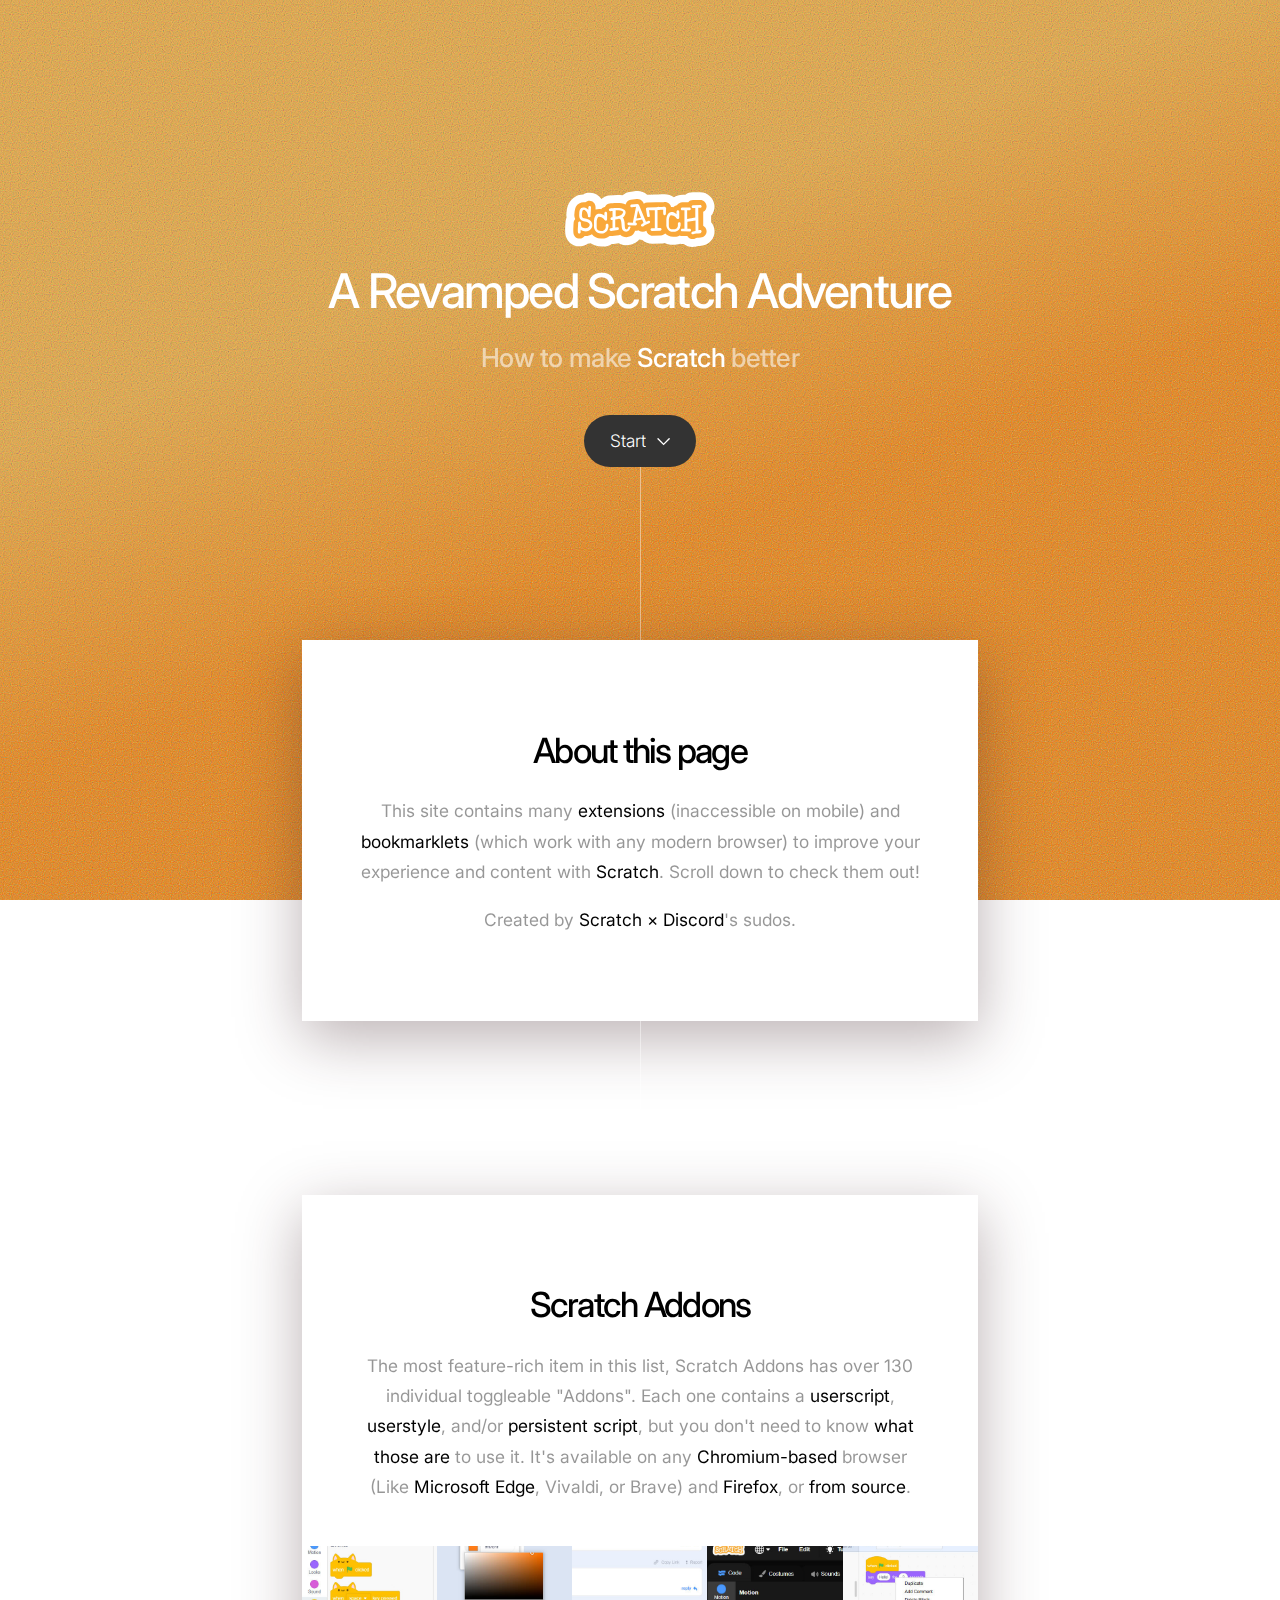
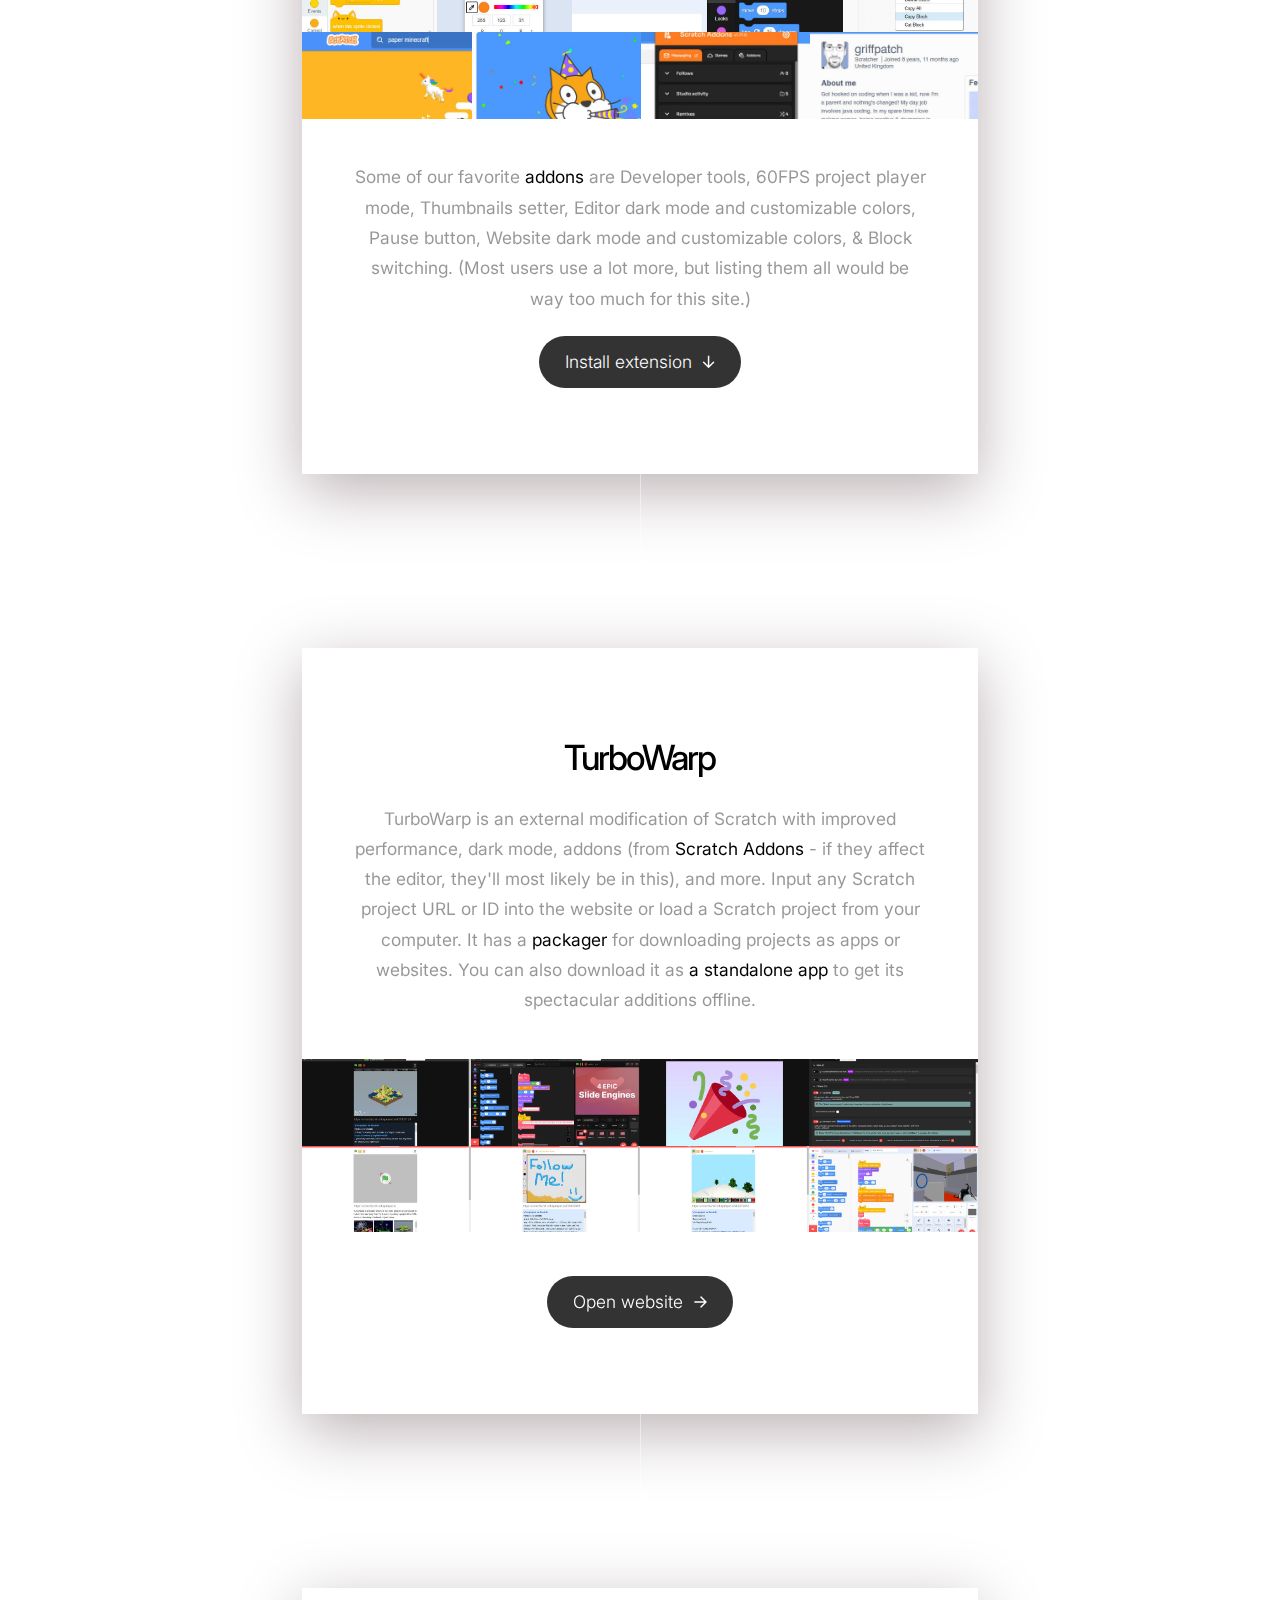
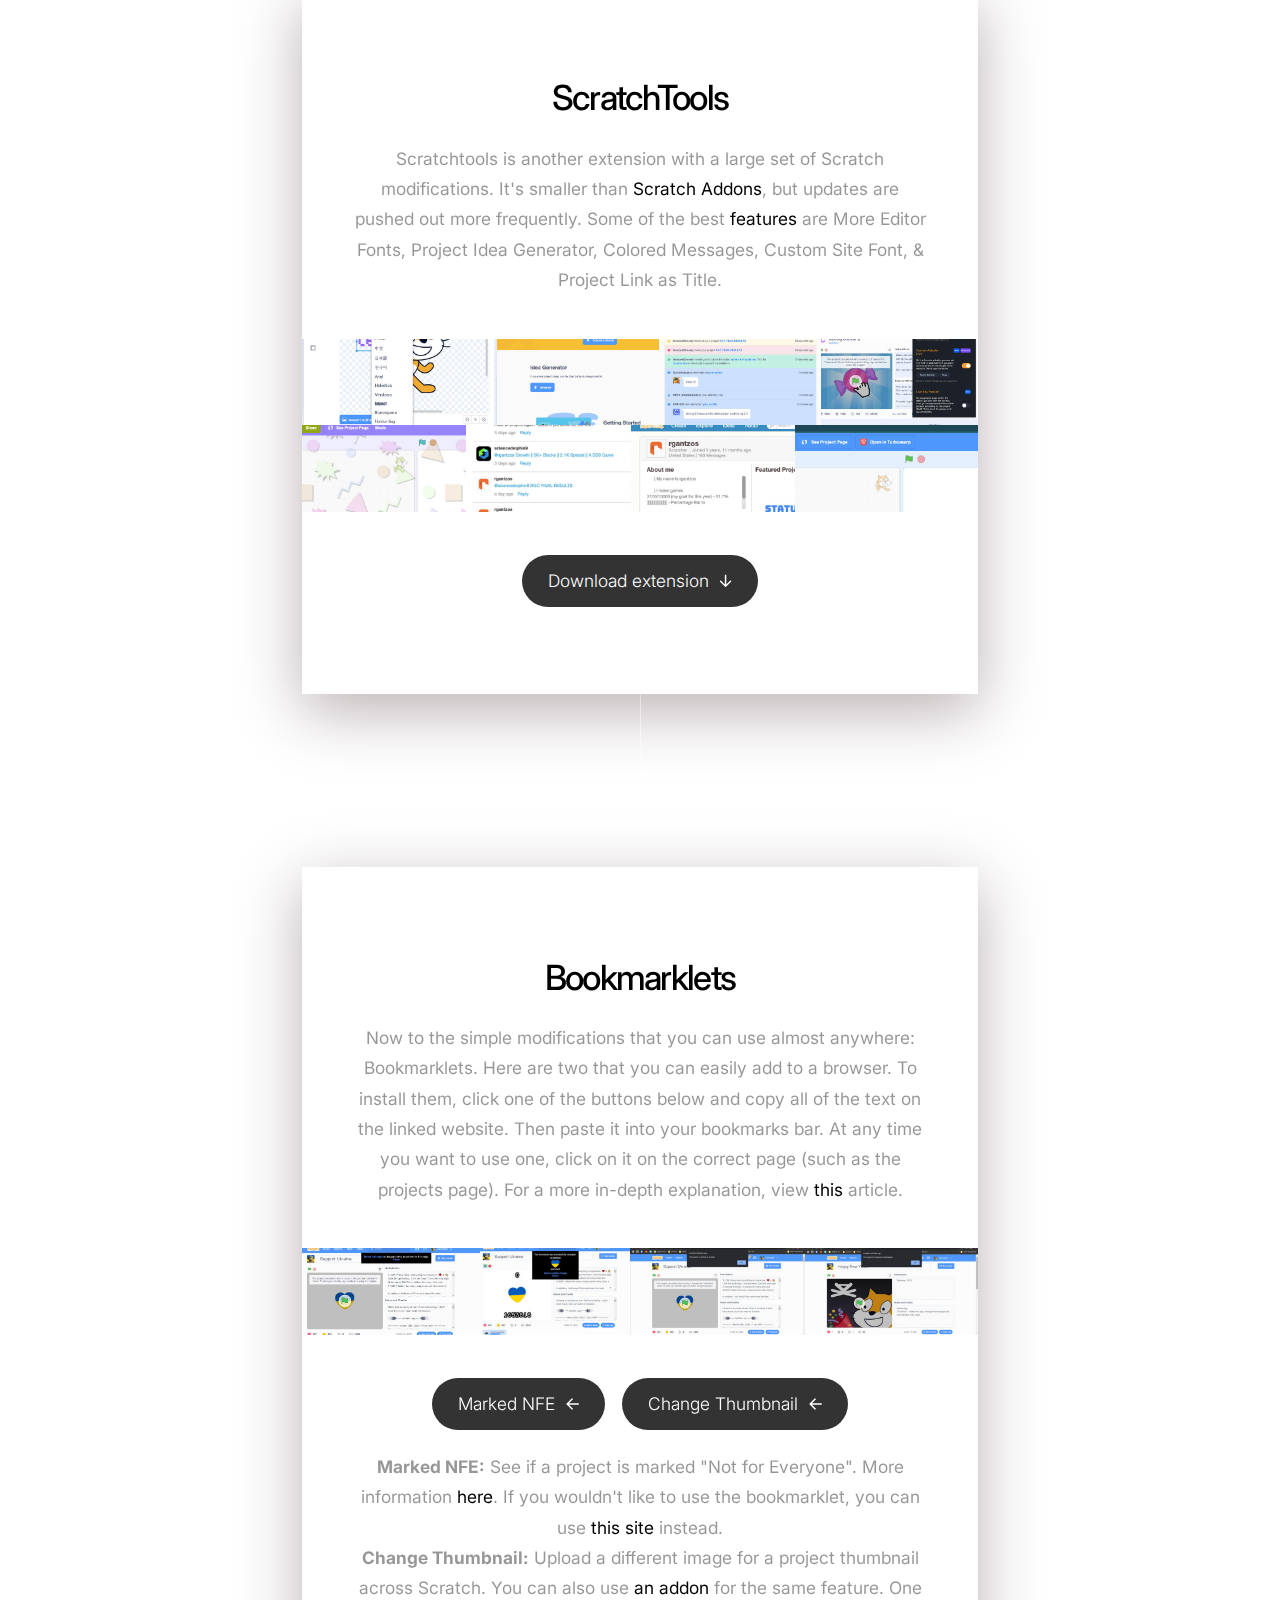
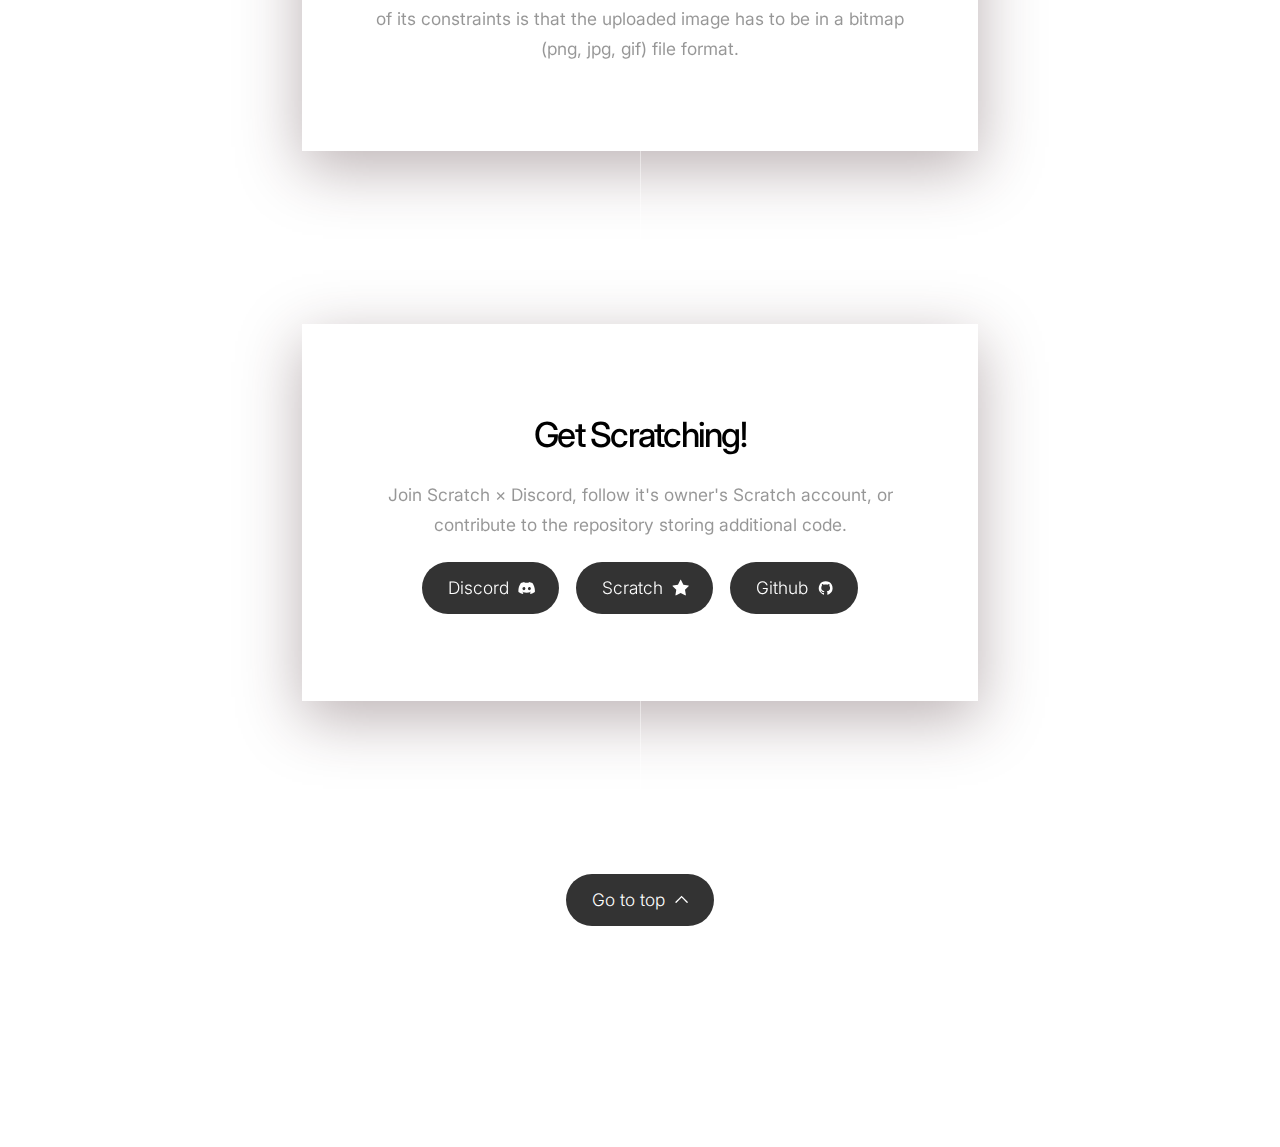
==== adventure/index.html @ 476577f9 "🆕 Include Revamped Scratch Adventure come on, you know you wanted to come!" ====
<!DOCTYPE HTML>
<html lang="en">
	<head>
		<title>Revamped Scratch Adventure</title>
		<meta charset="utf-8" />
		<meta name="viewport" content="width=device-width,initial-scale=1" />
		<meta name="color-scheme" content="light only" />
		<meta name="description" content="How to make Scratch better" />
		<meta property="og:site_name" content="Revamped Scratch Adventure" />
		<meta property="og:title" content="Revamped Scratch Adventure" />
		<meta property="og:type" content="website" />
		<meta property="og:description" content="How to make Scratch better" />
		<link href="https://fonts.googleapis.com/css2?display=swap&family=Inter:ital,wght@0,300;0,400;0,500;0,700;1,300;1,400;1,500;1,700" rel="stylesheet" type="text/css" />
		<link rel="stylesheet" href="assets/main.css" />
		<noscript><link rel="stylesheet" href="assets/noscript.css" /></noscript>
	</head>
	<body class="is-loading">
		<div id="wrapper">
			<div id="main">
				<div class="inner">
					<hr id="divider05" class="style3">
					<div id="container01" class="style1 container default">
						<div class="wrapper">
							<div class="inner">
								<div id="image04" class="image">
									<span class="frame"><img src="assets/images/image04.svg" alt="" /></span>
								</div>
								<h1 id="text01" class="style1">A Revamped Scratch Adventure</h1>
								<p id="text09" class="style2">How to make <a href="https://scratch.mit.edu/" target="_blank">Scratch</a> better</p>
							</div>
						</div>
					</div>
					<ul id="buttons04" class="style1 buttons">
						<li>
							<a href="#about" class="button n01"><svg><use xlink:href="assets/icons.svg#arrow-down-alt-light"></use></svg><span class="label">Start</span></a>
						</li>
					</ul>
					<hr id="divider02" class="style1">
					<div id="container03" data-scroll-id="about" data-scroll-behavior="center" data-scroll-offset="2" data-scroll-speed="" class="style2 container default">
						<div class="wrapper">
							<div class="inner">
								<h2 id="text06" class="style3">About this page</h2>
								<p id="text05" class="style4"><span class="p">This site contains many <a href="https://en.wikipedia.org/wiki/Browser_extension" target="_blank">extensions</a> (inaccessible on mobile) and <a href="https://en.wikipedia.org/wiki/Bookmarklet" target="_blank">bookmarklets</a> (which work with any modern browser) to improve your experience and content with <a href="https://scratch.mit.edu/users/-Xanimation-" target="_blank">Scratch</a>. Scroll down to check them out!</span><span class="p">Created by <a href="https://scratch.xan.lol">Scratch × Discord</a>&#39;s sudos.</span></p>
							</div>
						</div>
					</div>
					<hr id="divider01" class="style1">
					<div id="container06" data-scroll-id="scratch-addons" data-scroll-behavior="default" data-scroll-offset="-2" data-scroll-speed="" class="style2 container default">
						<div class="wrapper">
							<div class="inner">
								<h2 id="text11" class="style3">Scratch Addons</h2>
								<p id="text14" class="style4">The most feature-rich item in this list, Scratch Addons has over 130 individual toggleable &quot;Addons&quot;. Each one contains a <a href="https://github.com/ScratchAddons/ScratchAddons/wiki/Addon-basics#whats-a-userscript" target="_blank">userscript</a>, <a href="https://github.com/ScratchAddons/ScratchAddons/wiki/Addon-basics#whats-a-userstyle" target="_blank">userstyle</a>, and/or <a href="https://github.com/ScratchAddons/ScratchAddons/wiki/Addon-basics#whats-a-persistent-script" target="_blank">persistent script</a>, but you don&#39;t need to know <a href="https://github.com/ScratchAddons/ScratchAddons/wiki/Addon-basics#whats-an-addon-really" target="_blank">what those are</a> to use it. It&#39;s available on any <a href="https://chrome.google.com/webstore/detail/scratch-addons/fbeffbjdlemaoicjdapfpikkikjoneco" target="_blank">Chromium-based</a> browser (Like <a href="https://microsoftedge.microsoft.com/addons/detail/scratch-addons/iliepgjnemckemgnledoipfiilhajdjj" target="_blank">Microsoft Edge</a>, Vivaldi, or Brave) and <a href="https://addons.mozilla.org/en-US/firefox/addon/scratch-messaging-extension/" target="_blank">Firefox</a>, or <a href="https://scratchaddons.com/docs/getting-started/installing/" target="_blank">from source</a>.</p>
								<div id="gallery01" class="style1 gallery full">
									<div class="inner">
										<ul>
											<li>
												<a href="assets/images/gallery01/d1e652d7_original.jpg" class="thumbnail n01"><span class="frame"><img  src="assets/images/gallery01/d1e652d7.jpg" alt="Untitled" /></span></a>
											</li><li>
												<a href="assets/images/gallery01/5e2eeba8_original.jpg" class="thumbnail n02"><span class="frame"><img  src="assets/images/gallery01/5e2eeba8.jpg" alt="Untitled" /></span></a>
											</li><li>
												<a href="assets/images/gallery01/12e231c4_original.jpg" class="thumbnail n03"><span class="frame"><img  src="assets/images/gallery01/12e231c4.jpg" alt="Untitled" /></span></a>
											</li><li>
												<a href="assets/images/gallery01/5805ac1b_original.jpg" class="thumbnail n04"><span class="frame"><img  src="assets/images/gallery01/5805ac1b.jpg" alt="Untitled" /></span></a>
											</li><li>
												<a href="assets/images/gallery01/e522a4c5_original.jpg" class="thumbnail n05"><span class="frame"><img  src="assets/images/gallery01/e522a4c5.jpg" alt="Untitled" /></span></a>
											</li><li>
												<a href="assets/images/gallery01/4e8344db_original.jpg" class="thumbnail n06"><span class="frame"><img  src="assets/images/gallery01/4e8344db.jpg" alt="Untitled" /></span></a>
											</li><li>
												<a href="assets/images/gallery01/07b86aab_original.jpg" class="thumbnail n07"><span class="frame"><img  src="assets/images/gallery01/07b86aab.jpg" alt="Untitled" /></span></a>
											</li><li>
												<a href="assets/images/gallery01/067c1060_original.jpg" class="thumbnail n08"><span class="frame"><img  src="assets/images/gallery01/067c1060.jpg" alt="Untitled" /></span></a>
											</li><li>
												<a href="assets/images/gallery01/e7b521b8_original.jpg" class="thumbnail n09"><span class="frame"><img  src="assets/images/gallery01/e7b521b8.jpg" alt="Untitled" /></span></a>
											</li>
										</ul>
									</div>
								</div>
								<p id="text13" class="style4">Some of our favorite <a href="https://scratchaddons.com/addons/" target="_blank">addons</a> are Developer tools, 60FPS project player mode, Thumbnails setter, Editor dark mode and customizable colors, Pause button, Website dark mode and customizable colors, &amp; Block switching. (Most users use a lot more, but listing them all would be way too much for this site.)</p>
								<ul id="buttons05" class="style1 buttons">
									<li>
										<a href="https://scratchaddons.com/" target="_blank" class="button n01"><svg><use xlink:href="assets/icons.svg#arrow-down-light"></use></svg><span class="label">Install extension</span></a>
									</li>
								</ul>
							</div>
						</div>
					</div>
					<hr id="divider03" class="style1">
					<div id="container08" data-scroll-id="turbowarp" data-scroll-behavior="default" data-scroll-offset="-2" data-scroll-speed="" class="style2 container default">
						<div class="wrapper">
							<div class="inner">
								<h2 id="text16" class="style3">TurboWarp</h2>
								<p id="text17" class="style4">TurboWarp is an external modification of Scratch with improved performance, dark mode, addons (from <a href="#scratch-addons">Scratch Addons</a> - if they affect the editor, they&#39;ll most likely be in this), and more. Input any Scratch project URL or ID into the website or load a Scratch project from your computer. It has a <a href="https://packager.turbowarp.org/" target="_blank">packager</a> for downloading projects as apps or websites. You can also download it as <a href="https://desktop.turbowarp.org/" target="_blank">a standalone app</a> to get its spectacular additions offline.</p>
								<div id="gallery04" class="style1 gallery full">
									<div class="inner">
										<ul>
											<li>
												<a href="assets/images/gallery04/dc958751_original.jpg" class="thumbnail n01"><span class="frame"><img  src="assets/images/gallery04/dc958751.jpg" alt="Untitled" /></span></a>
											</li><li>
												<a href="assets/images/gallery04/ca14df1f_original.jpg" class="thumbnail n02"><span class="frame"><img  src="assets/images/gallery04/ca14df1f.jpg" alt="Untitled" /></span></a>
											</li><li>
												<a href="assets/images/gallery04/c2a4a1bc_original.jpg" class="thumbnail n03"><span class="frame"><img  src="assets/images/gallery04/c2a4a1bc.jpg" alt="Untitled" /></span></a>
											</li><li>
												<a href="assets/images/gallery04/408d3f0d_original.jpg" class="thumbnail n04"><span class="frame"><img  src="assets/images/gallery04/408d3f0d.jpg" alt="Untitled" /></span></a>
											</li><li>
												<a href="assets/images/gallery04/b52c1123_original.jpg" class="thumbnail n05"><span class="frame"><img  src="assets/images/gallery04/b52c1123.jpg" alt="Untitled" /></span></a>
											</li><li>
												<a href="assets/images/gallery04/c0b70c2f_original.jpg" class="thumbnail n06"><span class="frame"><img  src="assets/images/gallery04/c0b70c2f.jpg" alt="Untitled" /></span></a>
											</li><li>
												<a href="assets/images/gallery04/32960220_original.jpg" class="thumbnail n07"><span class="frame"><img  src="assets/images/gallery04/32960220.jpg" alt="Untitled" /></span></a>
											</li><li>
												<a href="assets/images/gallery04/8d7ea476_original.jpg" class="thumbnail n08"><span class="frame"><img  src="assets/images/gallery04/8d7ea476.jpg" alt="Untitled" /></span></a>
											</li>
										</ul>
									</div>
								</div>
								<ul id="buttons07" class="style1 buttons">
									<li>
										<a href="https://turbowarp.org/" target="_blank" class="button n01"><svg><use xlink:href="assets/icons.svg#arrow-right-light"></use></svg><span class="label">Open website</span></a>
									</li>
								</ul>
							</div>
						</div>
					</div>
					<hr id="divider08" class="style1">
					<div id="container07" data-scroll-id="scratchtools" data-scroll-behavior="default" data-scroll-offset="-2" data-scroll-speed="" class="style2 container default">
						<div class="wrapper">
							<div class="inner">
								<h2 id="text02" class="style3">ScratchTools</h2>
								<p id="text12" class="style4">Scratchtools is another extension with a large set of Scratch modifications. It&#39;s smaller than <a href="#scratchaddons">Scratch Addons</a>, but updates are pushed out more frequently. Some of the best <a href="https://scratchtools.app/features/" target="_blank">features</a> are More Editor Fonts, Project Idea Generator, Colored Messages, Custom Site Font, &amp; Project Link as Title.</p>
								<div id="gallery03" class="style1 gallery full">
									<div class="inner">
										<ul>
											<li>
												<a href="assets/images/gallery03/269ea6a7_original.jpg" class="thumbnail n01"><span class="frame"><img  src="assets/images/gallery03/269ea6a7.jpg" alt="Untitled" /></span></a>
											</li><li>
												<a href="assets/images/gallery03/f2e19225_original.jpg" class="thumbnail n02"><span class="frame"><img  src="assets/images/gallery03/f2e19225.jpg" alt="Untitled" /></span></a>
											</li><li>
												<a href="assets/images/gallery03/4f449715_original.jpg" class="thumbnail n03"><span class="frame"><img  src="assets/images/gallery03/4f449715.jpg" alt="Untitled" /></span></a>
											</li><li>
												<a href="assets/images/gallery03/e72fc4de_original.jpg" class="thumbnail n04"><span class="frame"><img  src="assets/images/gallery03/e72fc4de.jpg" alt="Untitled" /></span></a>
											</li><li>
												<a href="assets/images/gallery03/6d8f2dae_original.jpg" class="thumbnail n05"><span class="frame"><img  src="assets/images/gallery03/6d8f2dae.jpg" alt="Untitled" /></span></a>
											</li><li>
												<a href="assets/images/gallery03/ac295faf_original.jpg" class="thumbnail n06"><span class="frame"><img  src="assets/images/gallery03/ac295faf.jpg" alt="Untitled" /></span></a>
											</li><li>
												<a href="assets/images/gallery03/fc1fd011_original.jpg" class="thumbnail n07"><span class="frame"><img  src="assets/images/gallery03/fc1fd011.jpg" alt="Untitled" /></span></a>
											</li><li>
												<a href="assets/images/gallery03/d0e05a55_original.jpg" class="thumbnail n08"><span class="frame"><img  src="assets/images/gallery03/d0e05a55.jpg" alt="Untitled" /></span></a>
											</li>
										</ul>
									</div>
								</div>
								<ul id="buttons02" class="style1 buttons">
									<li>
										<a href="https://scratchtools.app/" target="_blank" class="button n01"><svg><use xlink:href="assets/icons.svg#arrow-down-light"></use></svg><span class="label">Download extension</span></a>
									</li>
								</ul>
							</div>
						</div>
					</div>
					<hr id="divider07" class="style1">
					<div id="container02" data-scroll-id="bookmarklets" data-scroll-behavior="default" data-scroll-offset="0" data-scroll-speed="" class="style2 container default">
						<div class="wrapper">
							<div class="inner">
								<h2 id="text03" class="style3">Bookmarklets</h2>
								<p id="text15" class="style4">Now to the simple modifications that you can use almost anywhere: Bookmarklets. Here are two that you can easily add to a browser. To install them, click one of the buttons below and copy all of the text on the linked website. Then paste it into your bookmarks bar. At any time you want to use one, click on it on the correct page (such as the projects page). For a more in-depth explanation, view <a href="https://www.howtogeek.com/189358/beginner-geek-how-to-use-bookmarklets-on-any-device/#:~:text=How%20to%20Use%20a%20Bookmarklet" target="_blank">this</a> article.</p>
								<div id="gallery02" class="style1 gallery full">
									<div class="inner">
										<ul>
											<li>
												<a href="assets/images/gallery02/6abab442_original.jpg" class="thumbnail n01"><span class="frame"><img  src="assets/images/gallery02/6abab442.jpg" alt="Untitled" /></span></a>
											</li><li>
												<a href="assets/images/gallery02/450380f0_original.jpg" class="thumbnail n02"><span class="frame"><img  src="assets/images/gallery02/450380f0.jpg" alt="Untitled" /></span></a>
											</li><li>
												<a href="assets/images/gallery02/d2d1062e_original.jpg" class="thumbnail n03"><span class="frame"><img  src="assets/images/gallery02/d2d1062e.jpg" alt="Untitled" /></span></a>
											</li><li>
												<a href="assets/images/gallery02/11d6b087_original.jpg" class="thumbnail n04"><span class="frame"><img  src="assets/images/gallery02/11d6b087.jpg" alt="Untitled" /></span></a>
											</li>
										</ul>
									</div>
								</div>
								<ul id="buttons06" class="style1 buttons">
									<li>
										<a href="https://raw.githubusercontent.com/scratchxdiscord/scratchadv/main/bookmarklets/markedNFE.js" target="_blank" class="button n01"><svg><use xlink:href="assets/icons.svg#arrow-left-light"></use></svg><span class="label">Marked NFE</span></a>
									</li><li>
										<a href="https://raw.githubusercontent.com/scratchxdiscord/scratchadv/main/bookmarklets/animatedThumbnails.js" target="_blank" class="button n02"><svg><use xlink:href="assets/icons.svg#arrow-left-light"></use></svg><span class="label">Change Thumbnail</span></a>
									</li>
								</ul>
								<p id="text07" class="style4"><span class="p"><strong>Marked NFE:</strong> See if a project is marked &quot;Not for Everyone&quot;. More information <a href="https://en.scratch-wiki.info/wiki/Project_Review_Status#Not_For_Everyone" target="_blank">here</a>. If you wouldn&#39;t like to use the bookmarklet, you can use <a href="https://jeffalo.net/projects/nfe/" target="_blank">this site</a> instead.<br /><strong>Change Thumbnail:</strong> Upload a different image for a project thumbnail across Scratch. You can also use <a href="#scratch-addons">an addon</a> for the same feature. One of its constraints is that the uploaded image has to be in a bitmap (png, jpg, gif) file format.</span></p>
							</div>
						</div>
					</div>
					<hr id="divider06" class="style1">
					<div id="container04" class="style2 container default">
						<div class="wrapper">
							<div class="inner">
								<h2 id="text08" class="style3">Get Scratching!</h2>
								<p id="text04" class="style4">Join Scratch × Discord, follow it&#39;s owner&#39;s Scratch account, or contribute to the repository storing additional code.</p>
								<ul id="buttons03" class="style1 buttons">
									<li>
										<a href="https://scratch.xan.lol/" class="button n01"><svg><use xlink:href="assets/icons.svg#discord"></use></svg><span class="label">Discord</span></a>
									</li><li>
										<a href="https://scratch.mit.edu/users/-Xanimation-" target="_blank" class="button n02"><svg><use xlink:href="assets/icons.svg#star"></use></svg><span class="label">Scratch</span></a>
									</li><li>
										<a href="https://github.com/scratchxdiscord/scratchadv" class="button n03"><svg><use xlink:href="assets/icons.svg#github"></use></svg><span class="label">Github</span></a>
									</li>
								</ul>
							</div>
						</div>
					</div>
					<hr id="divider04" class="style1">
					<ul id="buttons01" class="style1 buttons">
						<li>
							<a href="javascript:_scrollToTop();" class="button n01"><svg><use xlink:href="assets/icons.svg#arrow-up-alt-light"></use></svg><span class="label">Go to top</span></a>
						</li>
					</ul>
					<div id="container05" class="style4 container default">
						<div class="wrapper">
							<div class="inner">
								<p id="text10" class="style5"><a href="https://scratch.xan.lol/" target="_blank">© Scratch × Discord</a> 2021 to present. All rights reserved. <a href="https://github.com/scratchxdiscord/scratchadv">Visit the GitHub repo</a>.</p>
							</div>
						</div>
					</div>
				</div>
			</div>
		</div>
		<script src="assets/main.js"></script>
	</body>
</html>
---- adventure/assets/main.css ----
html,body,div,span,applet,object,iframe,h1,h2,h3,h4,h5,h6,p,blockquote,pre,a,abbr,acronym,address,big,cite,code,del,dfn,em,img,ins,kbd,q,s,samp,small,strike,strong,sub,sup,tt,var,b,u,i,center,dl,dt,dd,ol,ul,li,fieldset,form,label,legend,table,caption,tbody,tfoot,thead,tr,th,td,article,aside,canvas,details,embed,figure,figcaption,footer,header,hgroup,menu,nav,output,ruby,section,summary,time,mark,audio,video{margin:0;padding:0;border:0;font-size:100%;font:inherit;vertical-align:baseline;}article,aside,details,figcaption,figure,footer,header,hgroup,menu,nav,section{display:block;}body{line-height:1;}ol,ul{list-style:none;}blockquote,q{quotes:none;}blockquote:before,blockquote:after,q:before,q:after{content:'';content:none;}table{border-collapse:collapse;border-spacing:0;}body{-webkit-text-size-adjust:none}mark{background-color:transparent;color:inherit}input::-moz-focus-inner{border:0;padding:0}input[type="text"],input[type="email"],select,textarea{-moz-appearance:none;-webkit-appearance:none;-ms-appearance:none;appearance:none}

*, *:before, *:after {
	box-sizing: border-box;
}

body {
	line-height: 1.0;
	min-height: var(--viewport-height);
	min-width: 320px;
	overflow-x: hidden;
	word-wrap: break-word;
}

body:before {
	content: '';
	display: block;
	background-attachment: scroll;
	height: var(--background-height);
	left: 0;
	pointer-events: none;
	position: fixed;
	top: 0;
	transform: scale(1);
	width: 100vw;
	z-index: 0;
	background-image: url('data:image/svg+xml;charset=utf8,%3Csvg%20viewBox%3D%220%200%20512%20512%22%20width%3D%22512%22%20height%3D%22512%22%20version%3D%221.1%22%20xmlns%3D%22http%3A%2F%2Fwww.w3.org%2F2000%2Fsvg%22%3E%20%3Cfilter%20id%3D%22noise%22%3E%20%3CfeTurbulence%20type%3D%22fractalNoise%22%20baseFrequency%3D%220.875%22%20result%3D%22noise%22%20%2F%3E%20%3CfeColorMatrix%20type%3D%22matrix%22%20values%3D%220.99609375%200%200%200%200%200%200.69921875%200%200%200%200%200%200.26953125%200%200%200%200%200%201%200%22%20%2F%3E%20%3C%2Ffilter%3E%20%3Crect%20filter%3D%22url%28%23noise%29%22%20x%3D%220%22%20y%3D%220%22%20width%3D%22512%22%20height%3D%22512%22%20fill%3D%22transparent%22%20opacity%3D%221%22%20%2F%3E%3C%2Fsvg%3E'), linear-gradient(160deg, #F9B148 33%, #FF7A00 57%), url('images/bg.svg');
	background-size: 512px, cover, 29rem;
	background-position: center, 0% 0%, top;
	background-repeat: repeat, repeat, repeat-y;
	background-color: #F9B148;
}

body:after {
	background-color: #0F0B05;
	content: '';
	display: block;
	height: 100%;
	left: 0;
	opacity: 0;
	pointer-events: none;
	position: fixed;
	top: 0;
	transform: scale(1);
	transition: opacity 1.5s ease-in-out 0.375s, visibility 1.5s 0.375s;
	visibility: hidden;
	width: 100%;
	z-index: 1;
}

body.is-loading:after {
	opacity: 1;
	visibility: visible;
}

:root {
	--background-height: 100vh;
	--site-language-alignment: left;
	--site-language-direction: ltr;
	--site-language-flex-alignment: flex-start;
	--site-language-indent-left: 1;
	--site-language-indent-right: 0;
	--viewport-height: 100vh;
}

html {
	font-size: 18pt;
}

u {
	text-decoration: underline;
}

strong {
	color: inherit;
	font-weight: bolder;
}

em {
	font-style: italic;
}

code {
	background-color: rgba(144,144,144,0.25);
	border-radius: 0.25em;
	font-family: 'Lucida Console', 'Courier New', monospace;
	font-size: 0.9em;
	font-weight: normal;
	letter-spacing: 0;
	margin: 0 0.25em;
	padding: 0.25em 0.5em;
	text-indent: 0;
}

mark {
	background-color: rgba(144,144,144,0.25);
}

spoiler-text {
	-webkit-text-stroke: 0;
	background-color: rgba(32,32,32,0.75);
	text-shadow: none;
	text-stroke: 0;
	color: transparent;
	cursor: pointer;
	transition: color 0.1s ease-in-out;
}

spoiler-text.active {
	color: #FFFFFF;
	cursor: text;
}

s {
	text-decoration: line-through;
}

sub {
	font-size: smaller;
	vertical-align: sub;
}

sup {
	font-size: smaller;
	vertical-align: super;
}

a {
	color: inherit;
	text-decoration: underline;
	transition: color 0.25s ease;
}

a[onclick]:not([href]) {
	cursor: pointer;
}

#wrapper {
	-webkit-overflow-scrolling: touch;
	align-items: center;
	display: flex;
	flex-direction: column;
	justify-content: center;
	min-height: var(--viewport-height);
	overflow: hidden;
	position: relative;
	z-index: 2;
}

#main {
	--alignment: center;
	--flex-alignment: center;
	--indent-left: 1;
	--indent-right: 1;
	--border-radius-tl: 0;
	--border-radius-tr: 0;
	--border-radius-br: 0;
	--border-radius-bl: 0;
	align-items: center;
	display: flex;
	flex-grow: 0;
	flex-shrink: 0;
	justify-content: center;
	max-width: 100%;
	position: relative;
	text-align: var(--alignment);
	z-index: 1;
	transition: opacity 1.5s ease 0s,filter 1.5s ease 0s;
}

#main > .inner {
	--padding-horizontal: 3rem;
	--padding-vertical: 5rem;
	--spacing: 0rem;
	--width: 45rem;
	border-radius: var(--border-radius-tl) var(--border-radius-tr) var(--border-radius-br) var(--border-radius-bl);
	max-width: 100%;
	position: relative;
	width: var(--width);
	z-index: 1;
	padding: var(--padding-vertical) var(--padding-horizontal);
}

#main > .inner > * {
	margin-top: var(--spacing);
	margin-bottom: var(--spacing);
}

#main > .inner > :first-child {
	margin-top: 0 !important;
}

#main > .inner > :last-child {
	margin-bottom: 0 !important;
}

#main > .inner > .full {
	margin-left: calc(var(--padding-horizontal) * -1);
	max-width: calc(100% + calc(var(--padding-horizontal) * 2) + 0.4725px);
	width: calc(100% + calc(var(--padding-horizontal) * 2) + 0.4725px);
}

#main > .inner > .full:first-child {
	border-top-left-radius: inherit;
	border-top-right-radius: inherit;
	margin-top: calc(var(--padding-vertical) * -1) !important;
}

#main > .inner > .full:last-child {
	border-bottom-left-radius: inherit;
	border-bottom-right-radius: inherit;
	margin-bottom: calc(var(--padding-vertical) * -1) !important;
}

#main > .inner > .full.screen {
	border-radius: 0 !important;
	max-width: 100vw;
	position: relative;
	width: 100vw;
	left: 50%;
	margin-left: -50vw;
	right: auto;
}

body.is-loading #main {
	filter: blur(0.28125rem);
	opacity: 0;
}

body.is-instant #main, body.is-instant #main > .inner > *,body.is-instant #main > .inner > section > *  {
	transition: none !important;
}

body.is-instant:after {
	display: none !important;
	transition: none !important;
}

.image {
	display: block;
	line-height: 0;
	max-width: 100%;
	position: relative;
}

.image .frame {
	-webkit-backface-visibility: hidden;
	-webkit-transform: translate3d(0, 0, 0);
	display: inline-block;
	max-width: 100%;
	overflow: hidden;
	vertical-align: top;
	width: 100%;
}

.image .frame img {
	border-radius: 0 !important;
	max-width: 100%;
	vertical-align: top;
	width: inherit;
}

.image.full .frame {
	display: block;
}

.image.full:first-child .frame {
	border-top-left-radius: inherit;
	border-top-right-radius: inherit;
}

.image.full:last-child .frame {
	border-bottom-left-radius: inherit;
	border-bottom-right-radius: inherit;
}

#image04 .frame {
	max-width: 100%;
	width: 150px;
	transition: none;
}

#image04 .frame img {
	transition: none;
}

h1, h2, h3, p {
	direction: var(--site-language-direction);
	position: relative;
}

h1 span.p, h2 span.p, h3 span.p, p span.p {
	display: block;
	position: relative;
}

h1 span[style], h2 span[style], h3 span[style], p span[style], h1 strong, h2 strong, h3 strong, p strong, h1 a, h2 a, h3 a, p a, h1 code, h2 code, h3 code, p code, h1 mark, h2 mark, h3 mark, p mark, h1 spoiler-text, h2 spoiler-text, h3 spoiler-text, p spoiler-text {
	-webkit-text-fill-color: currentcolor;
}

h1.style1:not(:first-child), h2.style1:not(:first-child), h3.style1:not(:first-child), p.style1:not(:first-child) {
	margin-top: 1rem !important;
}

h1.style1:not(:last-child), h2.style1:not(:last-child), h3.style1:not(:last-child), p.style1:not(:last-child) {
	margin-bottom: 1rem !important;
}

h1.style1, h2.style1, h3.style1, p.style1 {
	color: #FFFFFF;
	font-family: 'Inter', sans-serif;
	letter-spacing: -0.1rem;
	width: 100%;
	font-size: 2.75em;
	line-height: 1.125;
	font-weight: 500;
}

h1.style1 a, h2.style1 a, h3.style1 a, p.style1 a {
	text-decoration: underline;
}

h1.style1 a:hover, h2.style1 a:hover, h3.style1 a:hover, p.style1 a:hover {
	text-decoration: none;
}

h1.style1 span.p:nth-child(n + 2), h2.style1 span.p:nth-child(n + 2), h3.style1 span.p:nth-child(n + 2), p.style1 span.p:nth-child(n + 2) {
	margin-top: 1rem;
}

h1.style2, h2.style2, h3.style2, p.style2 {
	color: rgba(255,255,255,0.561);
	font-family: 'Inter', sans-serif;
	letter-spacing: -0.025rem;
	width: 100%;
	font-size: 1.5em;
	line-height: 1.75;
	font-weight: 500;
}

h1.style2 a, h2.style2 a, h3.style2 a, p.style2 a {
	color: #FFFFFF;
	text-decoration: none;
}

h1.style2 a:hover, h2.style2 a:hover, h3.style2 a:hover, p.style2 a:hover {
	color: #F1D0A7;
}

h1.style2 span.p:nth-child(n + 2), h2.style2 span.p:nth-child(n + 2), h3.style2 span.p:nth-child(n + 2), p.style2 span.p:nth-child(n + 2) {
	margin-top: 1rem;
}

h1.style3, h2.style3, h3.style3, p.style3 {
	color: #000000;
	font-family: 'Inter', sans-serif;
	letter-spacing: -0.1rem;
	width: 100%;
	font-size: 2em;
	line-height: 1.375;
	font-weight: 500;
}

h1.style3 a, h2.style3 a, h3.style3 a, p.style3 a {
	text-decoration: underline;
}

h1.style3 a:hover, h2.style3 a:hover, h3.style3 a:hover, p.style3 a:hover {
	text-decoration: none;
}

h1.style3 span.p:nth-child(n + 2), h2.style3 span.p:nth-child(n + 2), h3.style3 span.p:nth-child(n + 2), p.style3 span.p:nth-child(n + 2) {
	margin-top: 1rem;
}

h1.style4, h2.style4, h3.style4, p.style4 {
	color: rgba(0,0,0,0.412);
	font-family: 'Inter', sans-serif;
	font-size: 1em;
	line-height: 1.75;
	font-weight: 400;
}

h1.style4 a, h2.style4 a, h3.style4 a, p.style4 a {
	color: #000000;
	text-decoration: none;
}

h1.style4 a:hover, h2.style4 a:hover, h3.style4 a:hover, p.style4 a:hover {
	color: rgba(0,0,0,0.678);
}

h1.style4 span.p:nth-child(n + 2), h2.style4 span.p:nth-child(n + 2), h3.style4 span.p:nth-child(n + 2), p.style4 span.p:nth-child(n + 2) {
	margin-top: 1rem;
}

h1.style5, h2.style5, h3.style5, p.style5 {
	color: rgba(255,255,255,0.784);
	font-family: 'Inter', sans-serif;
	font-size: 1em;
	line-height: 1.75;
	font-weight: 400;
}

h1.style5 a, h2.style5 a, h3.style5 a, p.style5 a {
	text-decoration: underline;
}

h1.style5 a:hover, h2.style5 a:hover, h3.style5 a:hover, p.style5 a:hover {
	text-decoration: none;
}

h1.style5 span.p:nth-child(n + 2), h2.style5 span.p:nth-child(n + 2), h3.style5 span.p:nth-child(n + 2), p.style5 span.p:nth-child(n + 2) {
	margin-top: 1rem;
}

hr {
	align-items: center;
	border: 0;
	display: flex;
	justify-content: var(--flex-alignment);
	min-height: 1rem;
	padding: 0;
	position: relative;
	width: 100%;
}

hr:before {
	content: '';
}

hr.style3:before {
	height: 4rem;
	background-color: transparent;
	width: 1px;
	border-radius: px;
}

hr.style1:before {
	height: 10rem;
	background-color: rgba(255,255,255,0.451);
	width: 1px;
	border-radius: px;
}

.container {
	position: relative;
}

.container > .wrapper {
	vertical-align: top;
	position: relative;
	max-width: 100%;
	border-radius: inherit;
}

.container > .wrapper > .inner {
	vertical-align: top;
	position: relative;
	max-width: 100%;
	border-radius: inherit;
	text-align: var(--alignment);
}

#main .container.full:first-child > .wrapper {
	border-top-left-radius: inherit;
	border-top-right-radius: inherit;
}

#main .container.full:last-child > .wrapper {
	border-bottom-left-radius: inherit;
	border-bottom-right-radius: inherit;
}

#main .container.full:first-child > .wrapper > .inner {
	border-top-left-radius: inherit;
	border-top-right-radius: inherit;
}

#main .container.full:last-child > .wrapper > .inner {
	border-bottom-left-radius: inherit;
	border-bottom-right-radius: inherit;
}

.container.style1 {
	--alignment: center;
	--flex-alignment: center;
	--indent-left: 1;
	--indent-right: 1;
	display: flex;
	width: 100%;
	align-items: center;
	justify-content: center;
	background-color: transparent;
}

.container.style1 > .wrapper > .inner {
	--gutters: 5.5rem;
	--padding-horizontal: 0rem;
	--padding-vertical: 2rem;
	--spacing: 0.25rem;
	padding: var(--padding-vertical) var(--padding-horizontal);
}

.container.style1 > .wrapper {
	max-width: var(--width);
	width: 100%;
}

.container.style1.default > .wrapper > .inner > * {
	margin-bottom: var(--spacing);
	margin-top: var(--spacing);
}

.container.style1.default > .wrapper > .inner > *:first-child {
	margin-top: 0 !important;
}

.container.style1.default > .wrapper > .inner > *:last-child {
	margin-bottom: 0 !important;
}

.container.style1.columns > .wrapper > .inner {
	flex-wrap: wrap;
	display: flex;
	align-items: center;
}

.container.style1.columns > .wrapper > .inner > * {
	flex-grow: 0;
	flex-shrink: 0;
	max-width: 100%;
	text-align: var(--alignment);
	padding: 0 0 0 var(--gutters);
}

.container.style1.columns > .wrapper > .inner > * > * {
	margin-bottom: var(--spacing);
	margin-top: var(--spacing);
}

.container.style1.columns > .wrapper > .inner > * > *:first-child {
	margin-top: 0 !important;
}

.container.style1.columns > .wrapper > .inner > * > *:last-child {
	margin-bottom: 0 !important;
}

.container.style1.columns > .wrapper > .inner > *:first-child {
	margin-left: calc(var(--gutters) * -1);
}

.container.style1.default > .wrapper > .inner > .full {
	margin-left: calc(var(--padding-horizontal) * -1);
	max-width: none !important;
	width: calc(100% + (var(--padding-horizontal) * 2) + 0.4725px);
}

.container.style1.default > .wrapper > .inner > .full:first-child {
	margin-top: calc(var(--padding-vertical) * -1) !important;
	border-top-left-radius: inherit;
	border-top-right-radius: inherit;
}

.container.style1.default > .wrapper > .inner > .full:last-child {
	margin-bottom: calc(var(--padding-vertical) * -1) !important;
	border-bottom-left-radius: inherit;
	border-bottom-right-radius: inherit;
}

.container.style1.columns > .wrapper > .inner > div > .full {
	margin-left: calc(var(--gutters) * -0.5);
	max-width: none !important;
	width: calc(100% + var(--gutters) + 0.4725px);
}

.container.style1.columns > .wrapper > .inner > div:first-child > .full {
	margin-left: calc(var(--padding-horizontal) * -1);
	width: calc(100% + var(--padding-horizontal) + calc(var(--gutters) * 0.5) + 0.4725px);
}

.container.style1.columns > .wrapper > .inner > div:last-child > .full {
	width: calc(100% + var(--padding-horizontal) + calc(var(--gutters) * 0.5) + 0.4725px);
}

.container.style1.columns > .wrapper > .inner > div > .full:first-child {
	margin-top: calc(var(--padding-vertical) * -1) !important;
}

.container.style1.columns > .wrapper > .inner > div > .full:last-child {
	margin-bottom: calc(var(--padding-vertical) * -1) !important;
}

.container.style1.columns > .wrapper > .inner > .full {
	align-self: stretch;
}

.container.style1.columns > .wrapper > .inner > .full:first-child {
	border-bottom-left-radius: inherit;
	border-top-left-radius: inherit;
}

.container.style1.columns > .wrapper > .inner > .full:last-child {
	border-bottom-right-radius: inherit;
	border-top-right-radius: inherit;
}

.container.style1.columns > .wrapper > .inner > .full > .full:first-child:last-child {
	border-radius: inherit;
	height: calc(100% + (var(--padding-vertical) * 2));
}

.container.style1.columns > .wrapper > .inner > .full > .full:first-child:last-child > * {
	border-radius: inherit;
	height: 100%;
	position: absolute;
	width: 100%;
}

.container.style2 {
	--alignment: center;
	--flex-alignment: center;
	--indent-left: 1;
	--indent-right: 1;
	display: flex;
	width: 100%;
	align-items: flex-start;
	justify-content: center;
	background-color: #FFFFFF;
	box-shadow: 0rem 1rem 3.375rem 0rem rgba(61,31,38,0.349);
}

.container.style2 > .wrapper > .inner {
	--gutters: 5.5rem;
	--spacing: 1.25rem;
	padding: var(--padding-vertical) var(--padding-horizontal);
}

.container.style2 > .wrapper {
	max-width: var(--width);
	width: 100%;
}

.container.style2.default > .wrapper > .inner > * {
	margin-bottom: var(--spacing);
	margin-top: var(--spacing);
}

.container.style2.default > .wrapper > .inner > *:first-child {
	margin-top: 0 !important;
}

.container.style2.default > .wrapper > .inner > *:last-child {
	margin-bottom: 0 !important;
}

.container.style2.columns > .wrapper > .inner {
	flex-wrap: wrap;
	display: flex;
	align-items: center;
}

.container.style2.columns > .wrapper > .inner > * {
	flex-grow: 0;
	flex-shrink: 0;
	max-width: 100%;
	text-align: var(--alignment);
	padding: 0 0 0 var(--gutters);
}

.container.style2.columns > .wrapper > .inner > * > * {
	margin-bottom: var(--spacing);
	margin-top: var(--spacing);
}

.container.style2.columns > .wrapper > .inner > * > *:first-child {
	margin-top: 0 !important;
}

.container.style2.columns > .wrapper > .inner > * > *:last-child {
	margin-bottom: 0 !important;
}

.container.style2.columns > .wrapper > .inner > *:first-child {
	margin-left: calc(var(--gutters) * -1);
}

.container.style2.default > .wrapper > .inner > .full {
	margin-left: calc(var(--padding-horizontal) * -1);
	max-width: none !important;
	width: calc(100% + (var(--padding-horizontal) * 2) + 0.4725px);
}

.container.style2.default > .wrapper > .inner > .full:first-child {
	margin-top: calc(var(--padding-vertical) * -1) !important;
	border-top-left-radius: inherit;
	border-top-right-radius: inherit;
}

.container.style2.default > .wrapper > .inner > .full:last-child {
	margin-bottom: calc(var(--padding-vertical) * -1) !important;
	border-bottom-left-radius: inherit;
	border-bottom-right-radius: inherit;
}

.container.style2.columns > .wrapper > .inner > div > .full {
	margin-left: calc(var(--gutters) * -0.5);
	max-width: none !important;
	width: calc(100% + var(--gutters) + 0.4725px);
}

.container.style2.columns > .wrapper > .inner > div:first-child > .full {
	margin-left: calc(var(--padding-horizontal) * -1);
	width: calc(100% + var(--padding-horizontal) + calc(var(--gutters) * 0.5) + 0.4725px);
}

.container.style2.columns > .wrapper > .inner > div:last-child > .full {
	width: calc(100% + var(--padding-horizontal) + calc(var(--gutters) * 0.5) + 0.4725px);
}

.container.style2.columns > .wrapper > .inner > div > .full:first-child {
	margin-top: calc(var(--padding-vertical) * -1) !important;
}

.container.style2.columns > .wrapper > .inner > div > .full:last-child {
	margin-bottom: calc(var(--padding-vertical) * -1) !important;
}

.container.style2.columns > .wrapper > .inner > .full {
	align-self: stretch;
}

.container.style2.columns > .wrapper > .inner > .full:first-child {
	border-bottom-left-radius: inherit;
	border-top-left-radius: inherit;
}

.container.style2.columns > .wrapper > .inner > .full:last-child {
	border-bottom-right-radius: inherit;
	border-top-right-radius: inherit;
}

.container.style2.columns > .wrapper > .inner > .full > .full:first-child:last-child {
	border-radius: inherit;
	height: calc(100% + (var(--padding-vertical) * 2));
}

.container.style2.columns > .wrapper > .inner > .full > .full:first-child:last-child > * {
	border-radius: inherit;
	height: 100%;
	position: absolute;
	width: 100%;
}

.container.style4 {
	--alignment: center;
	--flex-alignment: center;
	--indent-left: 1;
	--indent-right: 1;
	display: flex;
	width: 100%;
	align-items: center;
	justify-content: center;
	background-color: transparent;
}

.container.style4 > .wrapper > .inner {
	--gutters: 5.5rem;
	--padding-horizontal: 0rem;
	--padding-vertical: 3rem;
	--spacing: 0.25rem;
	padding: var(--padding-vertical) var(--padding-horizontal);
}

.container.style4 > .wrapper {
	max-width: var(--width);
	width: 100%;
}

.container.style4.default > .wrapper > .inner > * {
	margin-bottom: var(--spacing);
	margin-top: var(--spacing);
}

.container.style4.default > .wrapper > .inner > *:first-child {
	margin-top: 0 !important;
}

.container.style4.default > .wrapper > .inner > *:last-child {
	margin-bottom: 0 !important;
}

.container.style4.columns > .wrapper > .inner {
	flex-wrap: wrap;
	display: flex;
	align-items: center;
}

.container.style4.columns > .wrapper > .inner > * {
	flex-grow: 0;
	flex-shrink: 0;
	max-width: 100%;
	text-align: var(--alignment);
	padding: 0 0 0 var(--gutters);
}

.container.style4.columns > .wrapper > .inner > * > * {
	margin-bottom: var(--spacing);
	margin-top: var(--spacing);
}

.container.style4.columns > .wrapper > .inner > * > *:first-child {
	margin-top: 0 !important;
}

.container.style4.columns > .wrapper > .inner > * > *:last-child {
	margin-bottom: 0 !important;
}

.container.style4.columns > .wrapper > .inner > *:first-child {
	margin-left: calc(var(--gutters) * -1);
}

.container.style4.default > .wrapper > .inner > .full {
	margin-left: calc(var(--padding-horizontal) * -1);
	max-width: none !important;
	width: calc(100% + (var(--padding-horizontal) * 2) + 0.4725px);
}

.container.style4.default > .wrapper > .inner > .full:first-child {
	margin-top: calc(var(--padding-vertical) * -1) !important;
	border-top-left-radius: inherit;
	border-top-right-radius: inherit;
}

.container.style4.default > .wrapper > .inner > .full:last-child {
	margin-bottom: calc(var(--padding-vertical) * -1) !important;
	border-bottom-left-radius: inherit;
	border-bottom-right-radius: inherit;
}

.container.style4.columns > .wrapper > .inner > div > .full {
	margin-left: calc(var(--gutters) * -0.5);
	max-width: none !important;
	width: calc(100% + var(--gutters) + 0.4725px);
}

.container.style4.columns > .wrapper > .inner > div:first-child > .full {
	margin-left: calc(var(--padding-horizontal) * -1);
	width: calc(100% + var(--padding-horizontal) + calc(var(--gutters) * 0.5) + 0.4725px);
}

.container.style4.columns > .wrapper > .inner > div:last-child > .full {
	width: calc(100% + var(--padding-horizontal) + calc(var(--gutters) * 0.5) + 0.4725px);
}

.container.style4.columns > .wrapper > .inner > div > .full:first-child {
	margin-top: calc(var(--padding-vertical) * -1) !important;
}

.container.style4.columns > .wrapper > .inner > div > .full:last-child {
	margin-bottom: calc(var(--padding-vertical) * -1) !important;
}

.container.style4.columns > .wrapper > .inner > .full {
	align-self: stretch;
}

.container.style4.columns > .wrapper > .inner > .full:first-child {
	border-bottom-left-radius: inherit;
	border-top-left-radius: inherit;
}

.container.style4.columns > .wrapper > .inner > .full:last-child {
	border-bottom-right-radius: inherit;
	border-top-right-radius: inherit;
}

.container.style4.columns > .wrapper > .inner > .full > .full:first-child:last-child {
	border-radius: inherit;
	height: calc(100% + (var(--padding-vertical) * 2));
}

.container.style4.columns > .wrapper > .inner > .full > .full:first-child:last-child > * {
	border-radius: inherit;
	height: 100%;
	position: absolute;
	width: 100%;
}

.buttons {
	cursor: default;
	display: flex;
	justify-content: var(--flex-alignment);
	letter-spacing: 0;
	padding: 0;
}

.buttons li {
	max-width: 100%;
}

.buttons li a {
	align-items: center;
	justify-content: center;
	max-width: 100%;
	text-align: center;
	text-decoration: none;
	vertical-align: middle;
	white-space: nowrap;
}

.buttons.style1 {
	gap: 1rem;
	flex-direction: row;
	flex-wrap: wrap;
}

.buttons.style1 li a {
	display: inline-flex;
	width: auto;
	height: 3rem;
	line-height: 3rem;
	padding: 0 1.5rem;
	vertical-align: middle;
	font-family: 'Inter', sans-serif;
	font-size: 1em;
	font-weight: 300;
	border-radius: 2rem;
	flex-direction: row-reverse;
	transition: color 0.25s ease, background-color 0.25s ease, border-color 0.25s ease;
}

.buttons.style1 li a svg {
	display: block;
	fill: #FFFFFF;
	flex-grow: 0;
	flex-shrink: 0;
	height: 100%;
	min-width: 16px;
	width: 1em;
	margin-left: 0.5em;
	margin-right: calc(-0.125em + 0rem);
	transition: fill 0.25s ease;
}

.buttons.style1 li a .label {
	direction: var(--site-language-direction);
	overflow: hidden;
}

.buttons.style1 .button {
	background-color: #333333;
	color: #FFFFFF;
}

.buttons.style1 .button:hover {
	background-color: #000000 !important;
}

.gallery .inner {
	display: inline-block;
	max-width: 100%;
	vertical-align: middle;
}

.gallery ul {
	display: flex;
	flex-wrap: wrap;
	justify-content: var(--flex-alignment);
}

.gallery ul li {
	position: relative;
}

.gallery ul li .thumbnail {
	border-radius: inherit;
	position: relative;
}

.gallery ul li .frame {
	-webkit-backface-visibility: hidden;
	-webkit-transform: translate3d(0, 0, 0);
	display: inline-block;
	overflow: hidden;
	vertical-align: top;
}

.gallery ul li img {
	margin: 0;
	max-width: 100%;
	vertical-align: top;
	width: auto;
}

.gallery ul li .caption {
	width: 100%;
}

.gallery ul li .caption p {
	width: 100%;
}

@keyframes gallery-modal-spinner {
	0% {
		transform: rotate(0deg);
	}

	100% {
		transform: rotate(360deg);
	}
}

.gallery-modal {
	-webkit-tap-highlight-color: rgba(0,0,0,0);
	align-items: center;
	background-color: rgba(10,10,10,0.85);
	display: flex;
	flex-direction: column;
	height: 100%;
	justify-content: center;
	left: 0;
	opacity: 0;
	outline: 0;
	pointer-events: none;
	position: fixed;
	top: 0;
	touch-action: pan-x pinch-zoom;
	transition: opacity 0.5s ease, visibility 0.5s, z-index 0.5s, background-color 0.5s ease;
	user-select: none;
	visibility: hidden;
	width: 100%;
	z-index: 0;
}

.gallery-modal:before {
	animation: gallery-modal-spinner 1s infinite linear;
	background-image: url('[data-uri]');
	background-position: center;
	background-repeat: no-repeat;
	background-size: 4rem;
	content: '';
	display: block;
	height: 4rem;
	left: 50%;
	margin: -2rem 0 0 -2rem;
	opacity: 0;
	position: absolute;
	top: 50%;
	transition: opacity 0.25s ease;
	transition-delay: 0.5s;
	width: 4rem;
}

.gallery-modal .inner {
	opacity: 0;
	transform: translateY(0.75em);
	transition: all 0.5s ease;
}

.gallery-modal .inner img {
	box-shadow: 0 1em 3em 0 rgba(0,0,0,0.35);
	display: block;
	max-height: 85vh;
	max-width: 80vw;
}

.gallery-modal .nav {
	-webkit-tap-highlight-color: rgba(0, 0, 0, 0);
	background-image: url('[data-uri]');
	background-position: center;
	background-repeat: no-repeat;
	background-size: 3rem;
	cursor: pointer;
	height: 40%;
	max-width: 10vw;
	min-height: 6rem;
	opacity: 0.25;
	position: fixed;
	top: 30%;
	transition: opacity 0.25s ease, transform 0.5s ease;
	width: 8rem;
}

.gallery-modal .nav:hover {
	opacity: 1;
}

.gallery-modal .nav.next {
	right: 0;
}

.gallery-modal .nav.previous {
	left: 0;
	transform: scaleX(-1);
}

.gallery-modal .close {
	background-image: url('[data-uri]');
	background-position: top 1rem right 1rem;
	background-repeat: no-repeat;
	background-size: 3rem;
	cursor: pointer;
	display: block;
	height: 6rem;
	opacity: 0.25;
	position: absolute;
	right: 0;
	top: 0;
	transition: opacity 0.25s ease, transform 0.5s ease;
	width: 6rem;
}

.gallery-modal .close:hover {
	opacity: 1;
}

.gallery-modal.visible {
	opacity: 1;
	pointer-events: auto;
	visibility: visible;
	z-index: 10000;
}

.gallery-modal.visible:before {
	opacity: 1;
}

.gallery-modal.loaded:before {
	opacity: 0 !important;
	transition-delay: 0s !important;
}

.gallery-modal.loaded .inner {
	opacity: 1;
	transform: translateY(0);
}

.gallery-modal.switching .inner {
	transition: opacity 0.375s ease, transform 0.5s ease;
}

.gallery-modal.switching.from-left .inner {
	transform: translateY(0) translateX(-1.5em);
}

.gallery-modal.switching.from-right .inner {
	transform: translateY(0) translateX(1.5em);
}

.gallery-modal.switching.done .inner {
	transition: opacity 0.375s ease;
	transform: translateY(0) translateX(0);
}

.gallery-modal.zooming {
	background-color: rgba(0,0,0,1);
}

.gallery-modal.zooming .nav.next {
	opacity: 0;
	pointer-events: none;
	transform: translateX(50%);
}

.gallery-modal.zooming .nav.previous {
	opacity: 0;
	pointer-events: none;
	transform: translateX(-50%) scaleX(-1);
}

.gallery-modal.zooming .close {
	opacity: 0;
	pointer-events: none;
	transform: translateX(50%) translateY(-50%);
}

.gallery.style1:not(:first-child) {
	margin-top: 2.5rem !important;
}

.gallery.style1:not(:last-child) {
	margin-bottom: 2.5rem !important;
}

.gallery.style1 .inner {
	max-width: 100%;
	width: 100%;
}

.gallery.style1 ul li {
	border-radius: 0rem;
	display: flex;
	flex-direction: column;
	flex-grow: 1;
	flex-shrink: 1;
}

.gallery.style1 ul li .frame {
	border-radius: 0rem;
	display: flex;
	flex-grow: 1;
	flex-shrink: 1;
}

.gallery.style1 ul {
	gap: 0rem;
}

.gallery.style1 ul li img {
	display: block;
	flex-grow: 1;
	flex-shrink: 1;
	height: 5rem;
	object-fit: cover;
	object-position: center;
}

.gallery.style1 ul li .thumbnail {
	transition: none;
}

.gallery.style1 ul li .thumbnail img {
	transition: none;
}

#gallery01 ul li .n01 img {
	object-position: center;
}

#gallery01 ul li .n02 img {
	object-position: center;
}

#gallery01 ul li .n03 img {
	object-position: center;
}

#gallery01 ul li .n04 img {
	object-position: center;
}

#gallery01 ul li .n05 img {
	object-position: center;
}

#gallery01 ul li .n06 img {
	object-position: center;
}

#gallery01 ul li .n07 img {
	object-position: center;
}

#gallery01 ul li .n08 img {
	object-position: center;
}

#gallery01 ul li .n09 img {
	object-position: center;
}

#gallery03 ul li .n01 img {
	object-position: center;
}

#gallery03 ul li .n02 img {
	object-position: center;
}

#gallery03 ul li .n03 img {
	object-position: center;
}

#gallery03 ul li .n04 img {
	object-position: center;
}

#gallery03 ul li .n05 img {
	object-position: center;
}

#gallery03 ul li .n06 img {
	object-position: center;
}

#gallery03 ul li .n07 img {
	object-position: center;
}

#gallery03 ul li .n08 img {
	object-position: center;
}

#gallery04 ul li .n01 img {
	object-position: center;
}

#gallery04 ul li .n02 img {
	object-position: center;
}

#gallery04 ul li .n03 img {
	object-position: center;
}

#gallery04 ul li .n04 img {
	object-position: center;
}

#gallery04 ul li .n05 img {
	object-position: center;
}

#gallery04 ul li .n06 img {
	object-position: center;
}

#gallery04 ul li .n07 img {
	object-position: center;
}

#gallery04 ul li .n08 img {
	object-position: center;
}

#gallery02 ul li .n01 img {
	object-position: center;
}

#gallery02 ul li .n02 img {
	object-position: center;
}

#gallery02 ul li .n03 img {
	object-position: center;
}

#gallery02 ul li .n04 img {
	object-position: center;
}

@media (orientation: portrait) {
	.gallery-modal .inner img {
		max-width: 100vw;
	}
	
	.gallery-modal .nav {
		background-image: none;
		max-width: 35%;
		opacity: 1;
		width: 8rem;
	}
	
	.gallery-modal .nav:before {
		background-color: rgba(144,144,144,0.5);
		background-image: url('[data-uri]');
		background-position: center;
		background-repeat: no-repeat;
		background-size: 1.5rem;
		border-radius: 3rem;
		content: '';
		display: block;
		height: 3rem;
		position: absolute;
		right: 1rem;
		top: calc(50% - 1.5rem);
		width: 3rem;
	}
}

@media (max-width: 1920px) {
	
}

@media (max-width: 1680px) {
	html {
		font-size: 13pt;
	}
}

@media (max-width: 1280px) {
	html {
		font-size: 13pt;
	}
	
	
	
	.gallery-modal .nav {
		opacity: 1;
	}
	
	.gallery-modal .close {
		opacity: 1;
	}
}

@media (max-width: 1024px) {
	
}

@media (max-width: 980px) {
	html {
		font-size: 11pt;
	}
}

@media (max-width: 736px) {
	html {
		font-size: 11pt;
	}
	
	
	
	#main > .inner {
		--padding-horizontal: 1.5rem;
		--padding-vertical: 3.5rem;
		--spacing: 0rem;
	}
	
	h1.style1:not(:first-child), h2.style1:not(:first-child), h3.style1:not(:first-child), p.style1:not(:first-child) {
		margin-top: 0.75rem !important;
	}
	
	h1.style1:not(:last-child), h2.style1:not(:last-child), h3.style1:not(:last-child), p.style1:not(:last-child) {
		margin-bottom: 0.75rem !important;
	}
	
	h1.style1, h2.style1, h3.style1, p.style1 {
		letter-spacing: -0.0875rem;
		width: 100%;
		font-size: 2.75em;
		line-height: 1.125;
	}
	
	h1.style2, h2.style2, h3.style2, p.style2 {
		letter-spacing: -0.021875rem;
		width: 100%;
		font-size: 1.5em;
		line-height: 1.75;
	}
	
	h1.style3, h2.style3, h3.style3, p.style3 {
		letter-spacing: -0.0875rem;
		width: 100%;
		font-size: 2em;
		line-height: 1.375;
	}
	
	h1.style4, h2.style4, h3.style4, p.style4 {
		letter-spacing: 0rem;
		width: 100%;
		font-size: 1em;
		line-height: 1.75;
	}
	
	h1.style5, h2.style5, h3.style5, p.style5 {
		letter-spacing: 0rem;
		width: 100%;
		font-size: 1em;
		line-height: 1.75;
	}
	
	hr.style3:before {
		height: 4rem;
	}
	
	hr.style1:before {
		height: 5rem;
	}
	
	.container.style1 {
		--alignment: center;
		--flex-alignment: center;
		--indent-left: 1;
		--indent-right: 1;
	}
	
	.container.style1 > .wrapper > .inner {
		--gutters: 5.5rem;
		--padding-horizontal: 0rem;
		--padding-vertical: 2rem;
		--spacing: 0.25rem;
	}
	
	.container.style1.columns > .wrapper > .inner {
		flex-direction: column !important;
		flex-wrap: nowrap !important;
	}
	
	.container.style1.columns > .wrapper > .inner > span {
		height: 0;
		margin-top: calc(var(--gutters) * -1);
		pointer-events: none;
		visibility: hidden;
	}
	
	.container.style1.columns > .wrapper > .inner > *:first-child {
		margin-left: 0 !important;
		padding-top: 0 !important;
	}
	
	.container.style1.columns > .wrapper > .inner > * {
		padding: calc(var(--gutters) * 0.5) 0 !important;
	}
	
	.container.style1.columns > .wrapper > .inner > *:last-child {
		padding-bottom: 0 !important;
	}
	
	.container.style1.columns > .wrapper > .inner > div > .full {
		margin-left: calc(var(--padding-horizontal) * -1);
		width: calc(100% + (var(--padding-horizontal) * 2) + 0.4725px);
	}
	
	.container.style1.columns > .wrapper > .inner > div:first-of-type > .full {
		margin-left: calc(var(--padding-horizontal) * -1);
		width: calc(100% + (var(--padding-horizontal) * 2) + 0.4725px);
	}
	
	.container.style1.columns > .wrapper > .inner > div:last-of-type > .full {
		margin-left: calc(var(--padding-horizontal) * -1);
		width: calc(100% + (var(--padding-horizontal) * 2) + 0.4725px);
	}
	
	.container.style1.columns > .wrapper > .inner > div > .full:first-child {
		margin-top: calc(var(--gutters) * -0.5) !important;
	}
	
	.container.style1.columns > .wrapper > .inner > div > .full:last-child {
		margin-bottom: calc(var(--gutters) * -0.5) !important;
	}
	
	.container.style1.columns > .wrapper > .inner > div:first-of-type > .full:first-child {
		margin-top: calc(var(--padding-vertical) * -1) !important;
	}
	
	.container.style1.columns > .wrapper > .inner > div:last-of-type > .full:last-child {
		margin-bottom: calc(var(--padding-vertical) * -1) !important;
	}
	
	.container.style1.columns > .wrapper > .inner > div:first-of-type, .container.style1.columns > .wrapper > .inner > div:first-of-type > .full:first-child {
		border-top-left-radius: inherit;
		border-top-right-radius: inherit;
	}
	
	.container.style1.columns > .wrapper > .inner > div:last-of-type, .container.style1.columns > .wrapper > .inner > div:last-of-type > .full:last-child {
		border-bottom-left-radius: inherit;
		border-bottom-right-radius: inherit;
	}
	
	.container.style1.columns > .wrapper > .inner > div:first-of-type, .container.style1.columns > .wrapper > .inner > div:first-of-type > .full:last-child {
		border-bottom-left-radius: 0 !important;
	}
	
	.container.style1.columns > .wrapper > .inner > div:last-of-type, .container.style1.columns > .wrapper > .inner > div:last-of-type > .full:first-child {
		border-top-right-radius: 0 !important;
	}
	
	.container.style1.columns > .wrapper > .inner > .full > .full:first-child:last-child {
		height: auto;
	}
	
	.container.style1.columns > .wrapper > .inner > .full > .full:first-child:last-child > * {
		height: auto;
		position: relative;
		width: auto;
	}
	
	
	
	.container.style2 > .wrapper > .inner {
		--gutters: 5.5rem;
		--spacing: 1.25rem;
	}
	
	.container.style2.columns > .wrapper > .inner {
		flex-direction: column !important;
		flex-wrap: nowrap !important;
	}
	
	.container.style2.columns > .wrapper > .inner > span {
		height: 0;
		margin-top: calc(var(--gutters) * -1);
		pointer-events: none;
		visibility: hidden;
	}
	
	.container.style2.columns > .wrapper > .inner > *:first-child {
		margin-left: 0 !important;
		padding-top: 0 !important;
	}
	
	.container.style2.columns > .wrapper > .inner > * {
		padding: calc(var(--gutters) * 0.5) 0 !important;
	}
	
	.container.style2.columns > .wrapper > .inner > *:last-child {
		padding-bottom: 0 !important;
	}
	
	.container.style2.columns > .wrapper > .inner > div > .full {
		margin-left: calc(var(--padding-horizontal) * -1);
		width: calc(100% + (var(--padding-horizontal) * 2) + 0.4725px);
	}
	
	.container.style2.columns > .wrapper > .inner > div:first-of-type > .full {
		margin-left: calc(var(--padding-horizontal) * -1);
		width: calc(100% + (var(--padding-horizontal) * 2) + 0.4725px);
	}
	
	.container.style2.columns > .wrapper > .inner > div:last-of-type > .full {
		margin-left: calc(var(--padding-horizontal) * -1);
		width: calc(100% + (var(--padding-horizontal) * 2) + 0.4725px);
	}
	
	.container.style2.columns > .wrapper > .inner > div > .full:first-child {
		margin-top: calc(var(--gutters) * -0.5) !important;
	}
	
	.container.style2.columns > .wrapper > .inner > div > .full:last-child {
		margin-bottom: calc(var(--gutters) * -0.5) !important;
	}
	
	.container.style2.columns > .wrapper > .inner > div:first-of-type > .full:first-child {
		margin-top: calc(var(--padding-vertical) * -1) !important;
	}
	
	.container.style2.columns > .wrapper > .inner > div:last-of-type > .full:last-child {
		margin-bottom: calc(var(--padding-vertical) * -1) !important;
	}
	
	.container.style2.columns > .wrapper > .inner > div:first-of-type, .container.style2.columns > .wrapper > .inner > div:first-of-type > .full:first-child {
		border-top-left-radius: inherit;
		border-top-right-radius: inherit;
	}
	
	.container.style2.columns > .wrapper > .inner > div:last-of-type, .container.style2.columns > .wrapper > .inner > div:last-of-type > .full:last-child {
		border-bottom-left-radius: inherit;
		border-bottom-right-radius: inherit;
	}
	
	.container.style2.columns > .wrapper > .inner > div:first-of-type, .container.style2.columns > .wrapper > .inner > div:first-of-type > .full:last-child {
		border-bottom-left-radius: 0 !important;
	}
	
	.container.style2.columns > .wrapper > .inner > div:last-of-type, .container.style2.columns > .wrapper > .inner > div:last-of-type > .full:first-child {
		border-top-right-radius: 0 !important;
	}
	
	.container.style2.columns > .wrapper > .inner > .full > .full:first-child:last-child {
		height: auto;
	}
	
	.container.style2.columns > .wrapper > .inner > .full > .full:first-child:last-child > * {
		height: auto;
		position: relative;
		width: auto;
	}
	
	
	
	.container.style4 > .wrapper > .inner {
		--gutters: 5.5rem;
		--padding-horizontal: 0rem;
		--padding-vertical: 3rem;
		--spacing: 0.25rem;
	}
	
	.container.style4.columns > .wrapper > .inner {
		flex-direction: column !important;
		flex-wrap: nowrap !important;
	}
	
	.container.style4.columns > .wrapper > .inner > span {
		height: 0;
		margin-top: calc(var(--gutters) * -1);
		pointer-events: none;
		visibility: hidden;
	}
	
	.container.style4.columns > .wrapper > .inner > *:first-child {
		margin-left: 0 !important;
		padding-top: 0 !important;
	}
	
	.container.style4.columns > .wrapper > .inner > * {
		padding: calc(var(--gutters) * 0.5) 0 !important;
	}
	
	.container.style4.columns > .wrapper > .inner > *:last-child {
		padding-bottom: 0 !important;
	}
	
	.container.style4.columns > .wrapper > .inner > div > .full {
		margin-left: calc(var(--padding-horizontal) * -1);
		width: calc(100% + (var(--padding-horizontal) * 2) + 0.4725px);
	}
	
	.container.style4.columns > .wrapper > .inner > div:first-of-type > .full {
		margin-left: calc(var(--padding-horizontal) * -1);
		width: calc(100% + (var(--padding-horizontal) * 2) + 0.4725px);
	}
	
	.container.style4.columns > .wrapper > .inner > div:last-of-type > .full {
		margin-left: calc(var(--padding-horizontal) * -1);
		width: calc(100% + (var(--padding-horizontal) * 2) + 0.4725px);
	}
	
	.container.style4.columns > .wrapper > .inner > div > .full:first-child {
		margin-top: calc(var(--gutters) * -0.5) !important;
	}
	
	.container.style4.columns > .wrapper > .inner > div > .full:last-child {
		margin-bottom: calc(var(--gutters) * -0.5) !important;
	}
	
	.container.style4.columns > .wrapper > .inner > div:first-of-type > .full:first-child {
		margin-top: calc(var(--padding-vertical) * -1) !important;
	}
	
	.container.style4.columns > .wrapper > .inner > div:last-of-type > .full:last-child {
		margin-bottom: calc(var(--padding-vertical) * -1) !important;
	}
	
	.container.style4.columns > .wrapper > .inner > div:first-of-type, .container.style4.columns > .wrapper > .inner > div:first-of-type > .full:first-child {
		border-top-left-radius: inherit;
		border-top-right-radius: inherit;
	}
	
	.container.style4.columns > .wrapper > .inner > div:last-of-type, .container.style4.columns > .wrapper > .inner > div:last-of-type > .full:last-child {
		border-bottom-left-radius: inherit;
		border-bottom-right-radius: inherit;
	}
	
	.container.style4.columns > .wrapper > .inner > div:first-of-type, .container.style4.columns > .wrapper > .inner > div:first-of-type > .full:last-child {
		border-bottom-left-radius: 0 !important;
	}
	
	.container.style4.columns > .wrapper > .inner > div:last-of-type, .container.style4.columns > .wrapper > .inner > div:last-of-type > .full:first-child {
		border-top-right-radius: 0 !important;
	}
	
	.container.style4.columns > .wrapper > .inner > .full > .full:first-child:last-child {
		height: auto;
	}
	
	.container.style4.columns > .wrapper > .inner > .full > .full:first-child:last-child > * {
		height: auto;
		position: relative;
		width: auto;
	}
	
	.buttons.style1 {
		gap: 1rem;
	}
	
	.buttons.style1 li a {
		letter-spacing: 0rem;
		font-size: 1em;
	}
	
	.buttons.style1 li a svg {
		width: 1em;
	}
	
	.gallery-modal .close {
		background-position: top 0.5rem right 0.5rem;
	}
	
	.gallery.style1:not(:first-child) {
		margin-top: 1.875rem !important;
	}
	
	.gallery.style1:not(:last-child) {
		margin-bottom: 1.875rem !important;
	}
	
	.gallery.style1 ul li img {
		height: 3.75rem;
	}
}

@media (max-width: 480px) {
	#main > .inner {
		--spacing: 0rem;
	}
	
	.container.style1 > .wrapper > .inner {
		--spacing: 0.21875rem;
	}
	
	.container.style2 > .wrapper > .inner {
		--spacing: 1.09375rem;
	}
	
	.container.style4 > .wrapper > .inner {
		--spacing: 0.21875rem;
	}
	
	.buttons.style1 {
		flex-direction: column;
		flex-wrap: nowrap;
	}
	
	.buttons.style1 li a {
		max-width: 32rem;
		width: 100%;
	}
}

@media (max-width: 360px) {
	#main > .inner {
		--padding-horizontal: 1.125rem;
		--padding-vertical: 2.625rem;
		--spacing: 0rem;
	}
	
	h1.style1, h2.style1, h3.style1, p.style1 {
		font-size: 2em;
	}
	
	h1.style2, h2.style2, h3.style2, p.style2 {
		font-size: 1.5em;
	}
	
	h1.style3, h2.style3, h3.style3, p.style3 {
		font-size: 1.5em;
	}
	
	h1.style4, h2.style4, h3.style4, p.style4 {
		font-size: 1em;
	}
	
	h1.style5, h2.style5, h3.style5, p.style5 {
		font-size: 1em;
	}
	
	.container.style1 > .wrapper > .inner {
		--gutters: 4.125rem;
		--padding-horizontal: 0rem;
		--padding-vertical: 1.5rem;
		--spacing: 0.1875rem;
	}
	
	.container.style2 > .wrapper > .inner {
		--gutters: 4.125rem;
		--spacing: 0.9375rem;
	}
	
	.container.style4 > .wrapper > .inner {
		--gutters: 4.125rem;
		--padding-horizontal: 0rem;
		--padding-vertical: 2.25rem;
		--spacing: 0.1875rem;
	}
	
	.buttons.style1 {
		gap: 0.75rem;
	}
	
	.gallery.style1 ul {
		gap: 0rem;
	}
}
---- adventure/assets/noscript.css ----
body {
	overflow: auto !important;
}

body:after {
	display: none !important;
}

#main > .inner {
	opacity: 1.0 !important;
}

#main {
	opacity: 1.0 !important;
	transform: none !important;
	transition: none !important;
	filter: none !important;
}
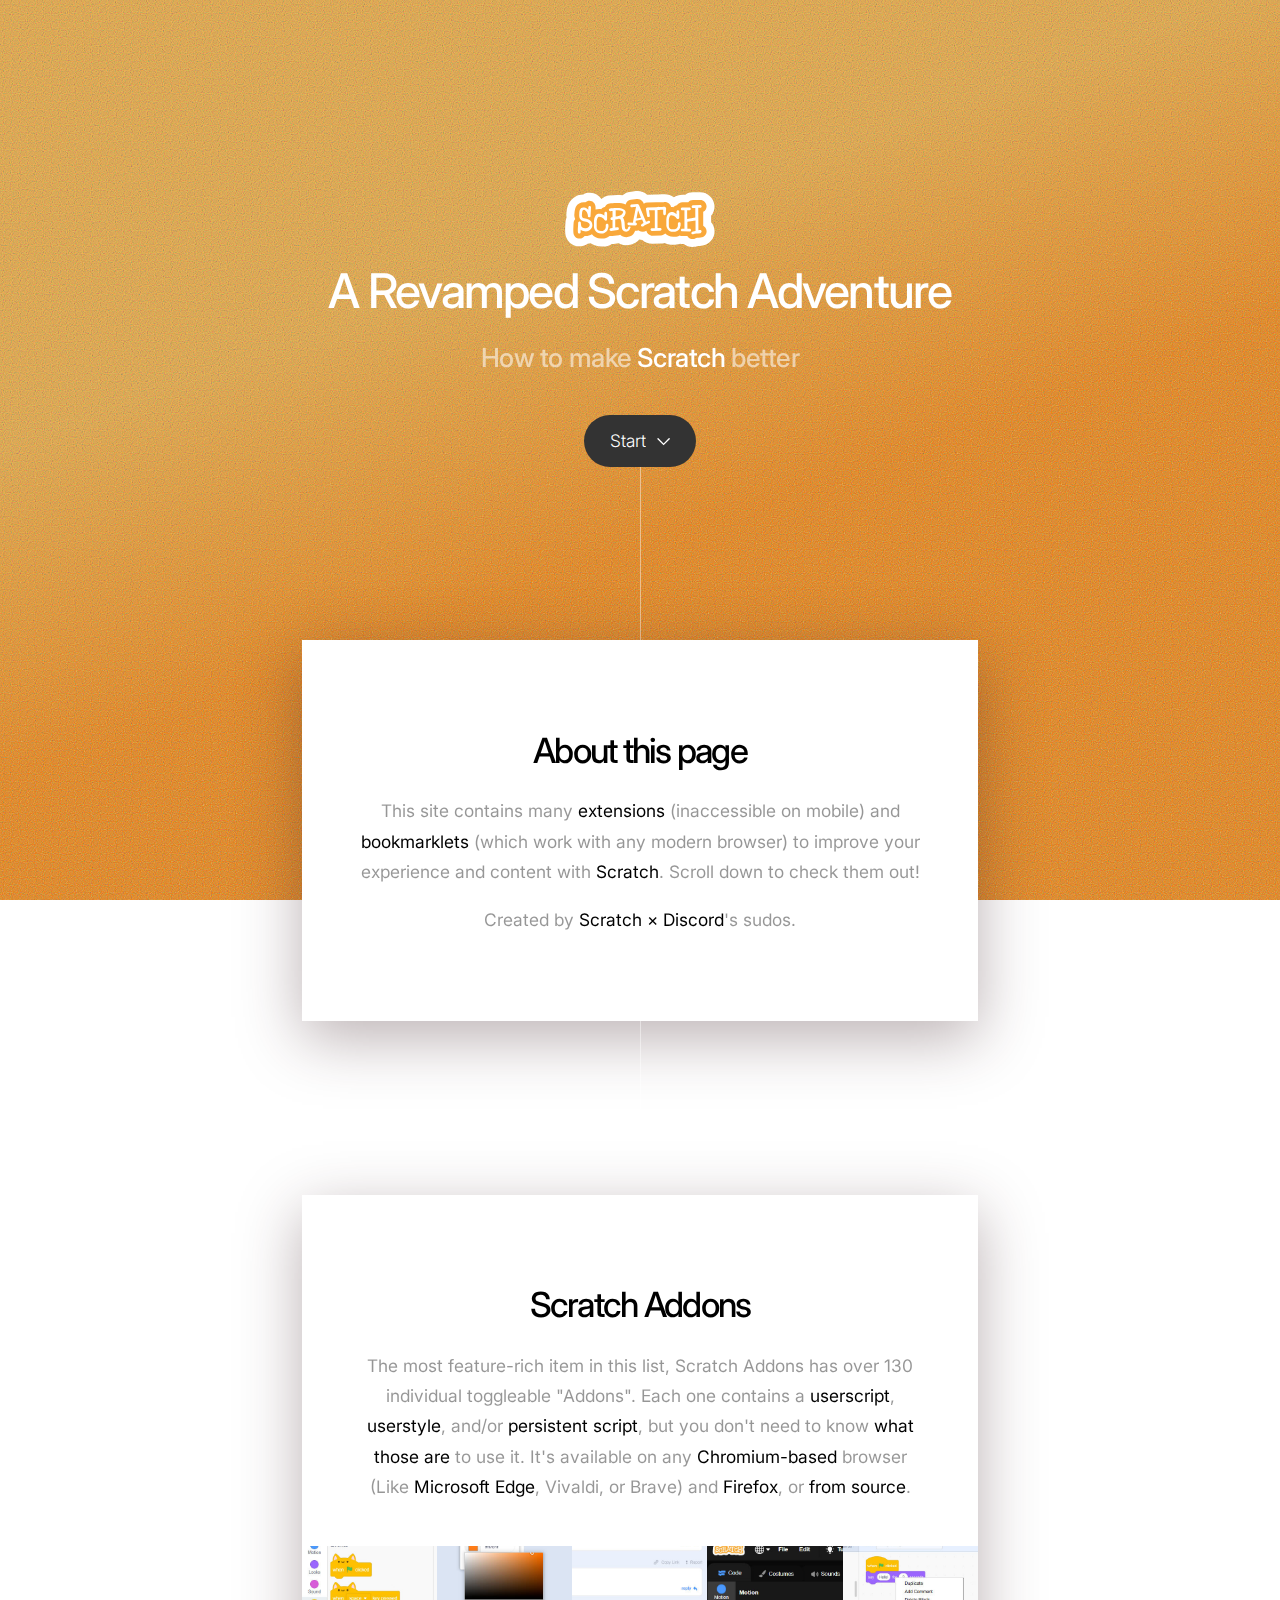
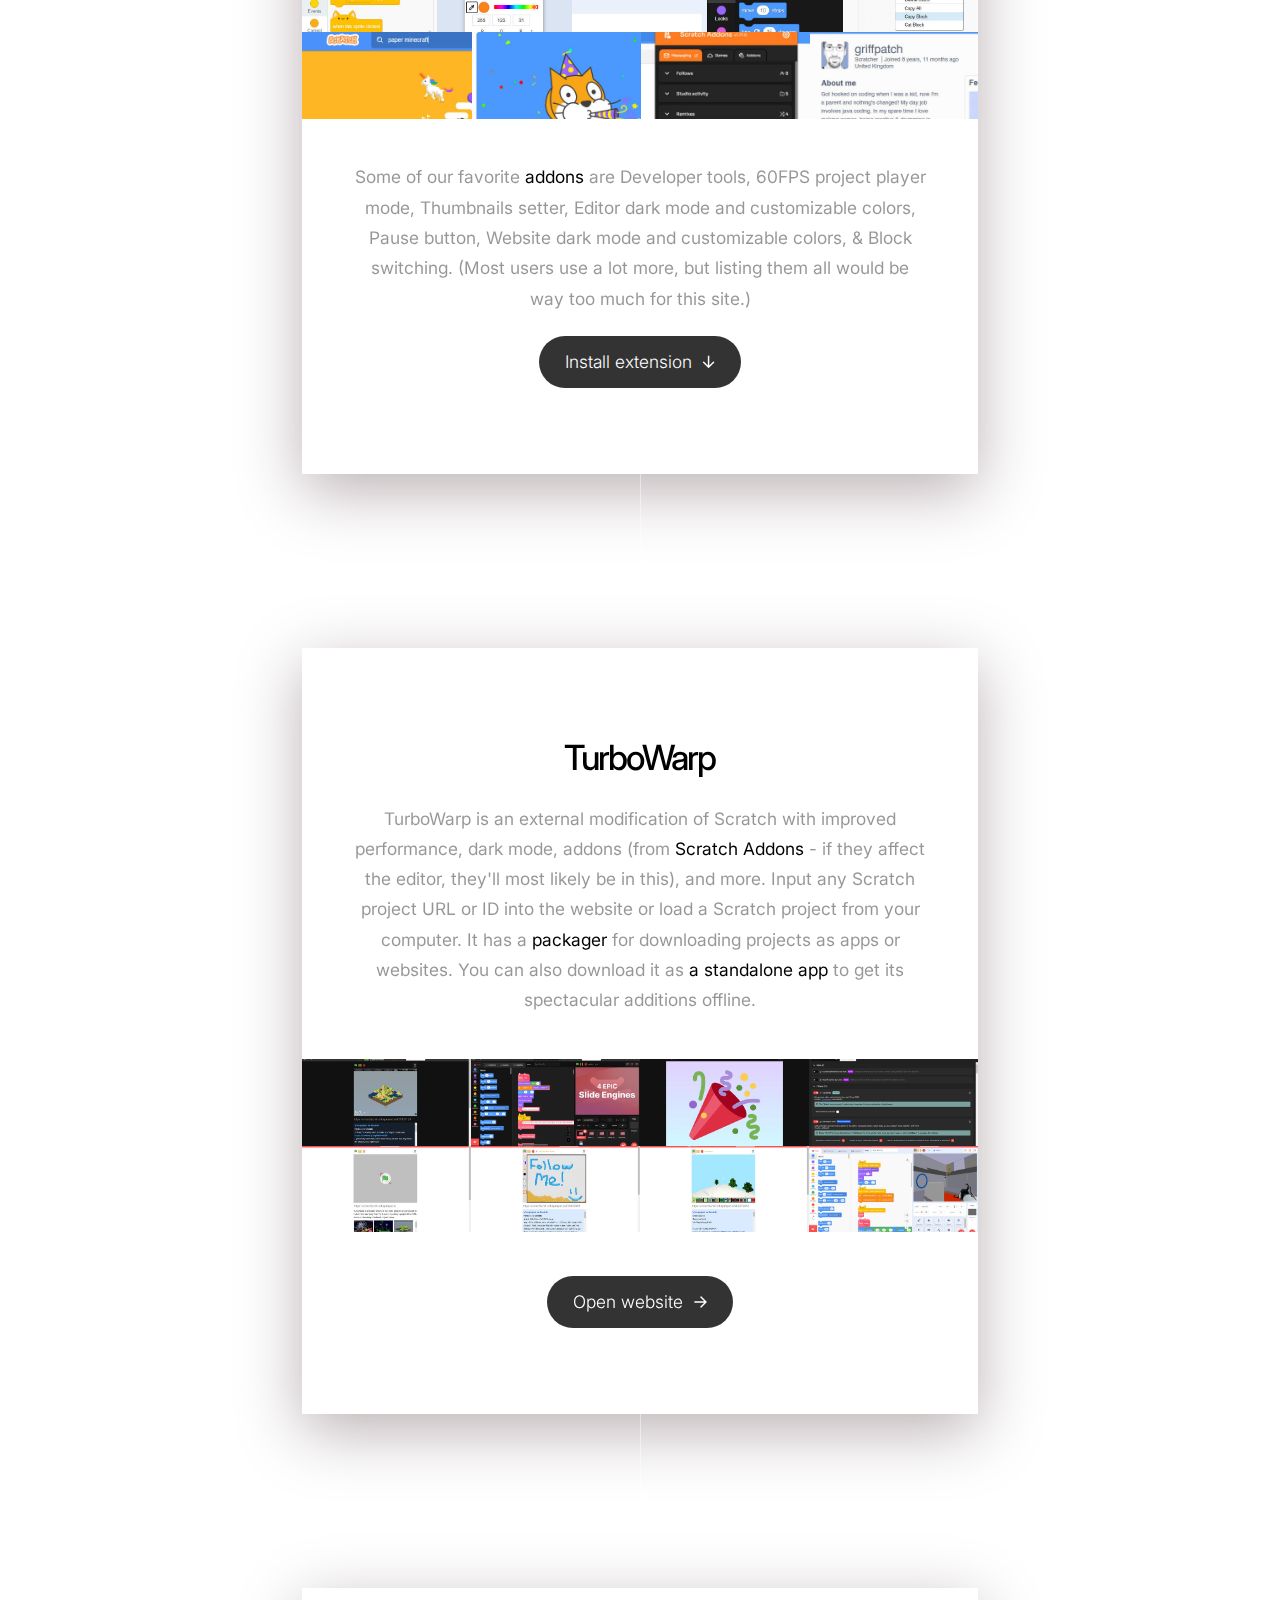
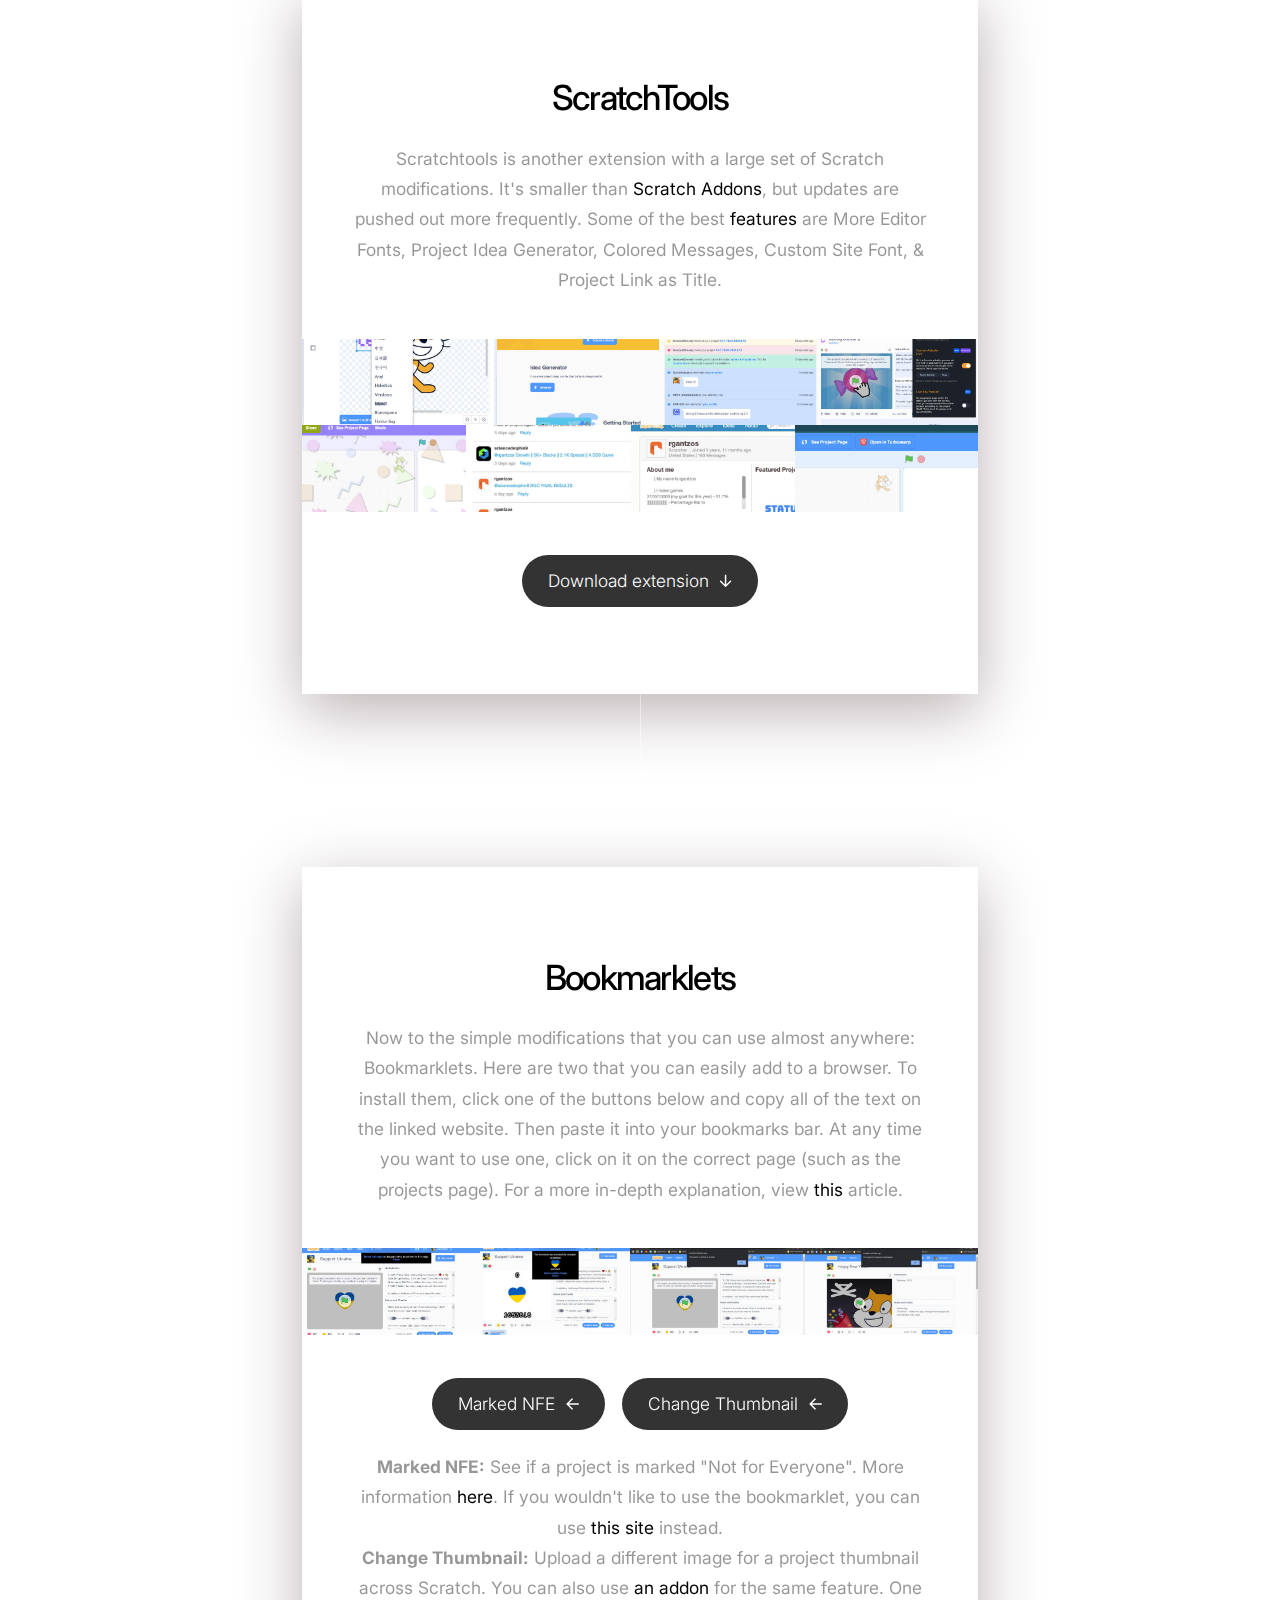
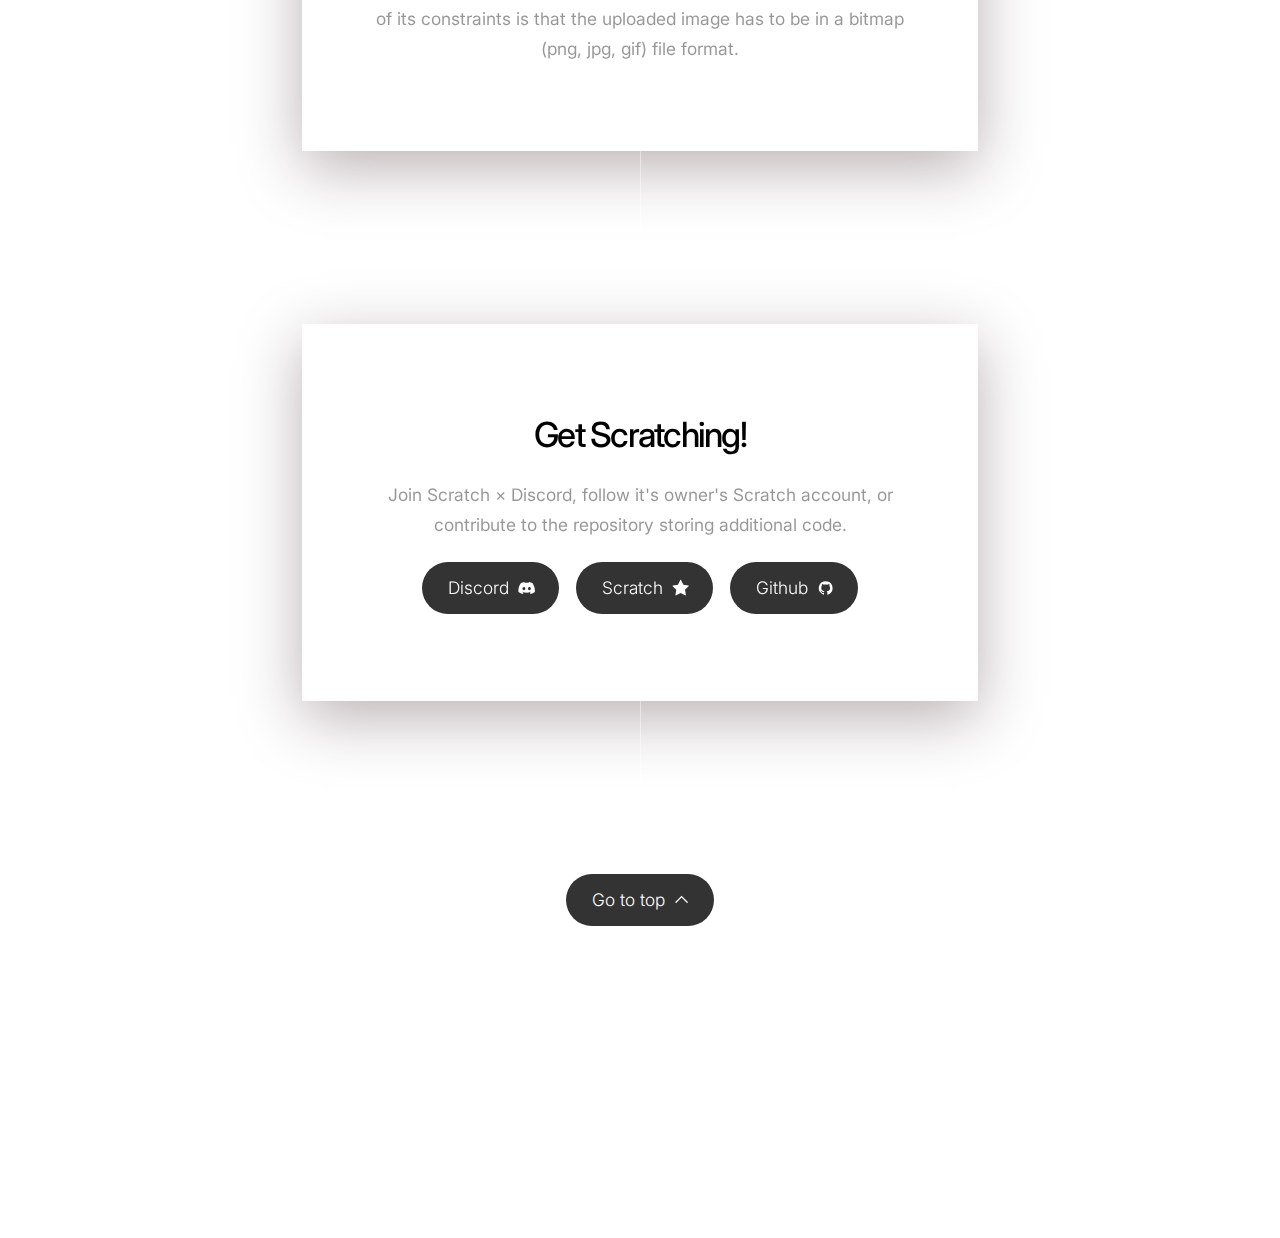
==== commit 3d61eadb: "🧐 Add possible legal disclaimer to /adventure" ====
--- a/adventure/index.html
+++ b/adventure/index.html
@@ -202,7 +202,7 @@
 									</li><li>
 										<a href="https://scratch.mit.edu/users/-Xanimation-" target="_blank" class="button n02"><svg><use xlink:href="assets/icons.svg#star"></use></svg><span class="label">Scratch</span></a>
 									</li><li>
-										<a href="https://github.com/scratchxdiscord/scratchadv" class="button n03"><svg><use xlink:href="assets/icons.svg#github"></use></svg><span class="label">Github</span></a>
+										<a href="https://github.com/scratchxdiscord/site" class="button n03"><svg><use xlink:href="assets/icons.svg#github"></use></svg><span class="label">Github</span></a>
 									</li>
 								</ul>
 							</div>
@@ -217,7 +217,7 @@
 					<div id="container05" class="style4 container default">
 						<div class="wrapper">
 							<div class="inner">
-								<p id="text10" class="style5"><a href="https://scratch.xan.lol/" target="_blank">© Scratch × Discord</a> 2021 to present. All rights reserved. <a href="https://github.com/scratchxdiscord/scratchadv">Visit the GitHub repo</a>.</p>
+								<p id="text10" class="style5"><a href="/">© Scratch × Discord</a> 2021 to present. All rights reserved. (This website and the Discord server are not affiliated with Scratch, the Scratch Team, or the Scratch Foundation. The Scratch name and Scratch logo are trademarks of the Scratch Team.) <a href="https://github.com/scratchxdiscord/site">Visit the GitHub repo</a>.</p>
 							</div>
 						</div>
 					</div>
